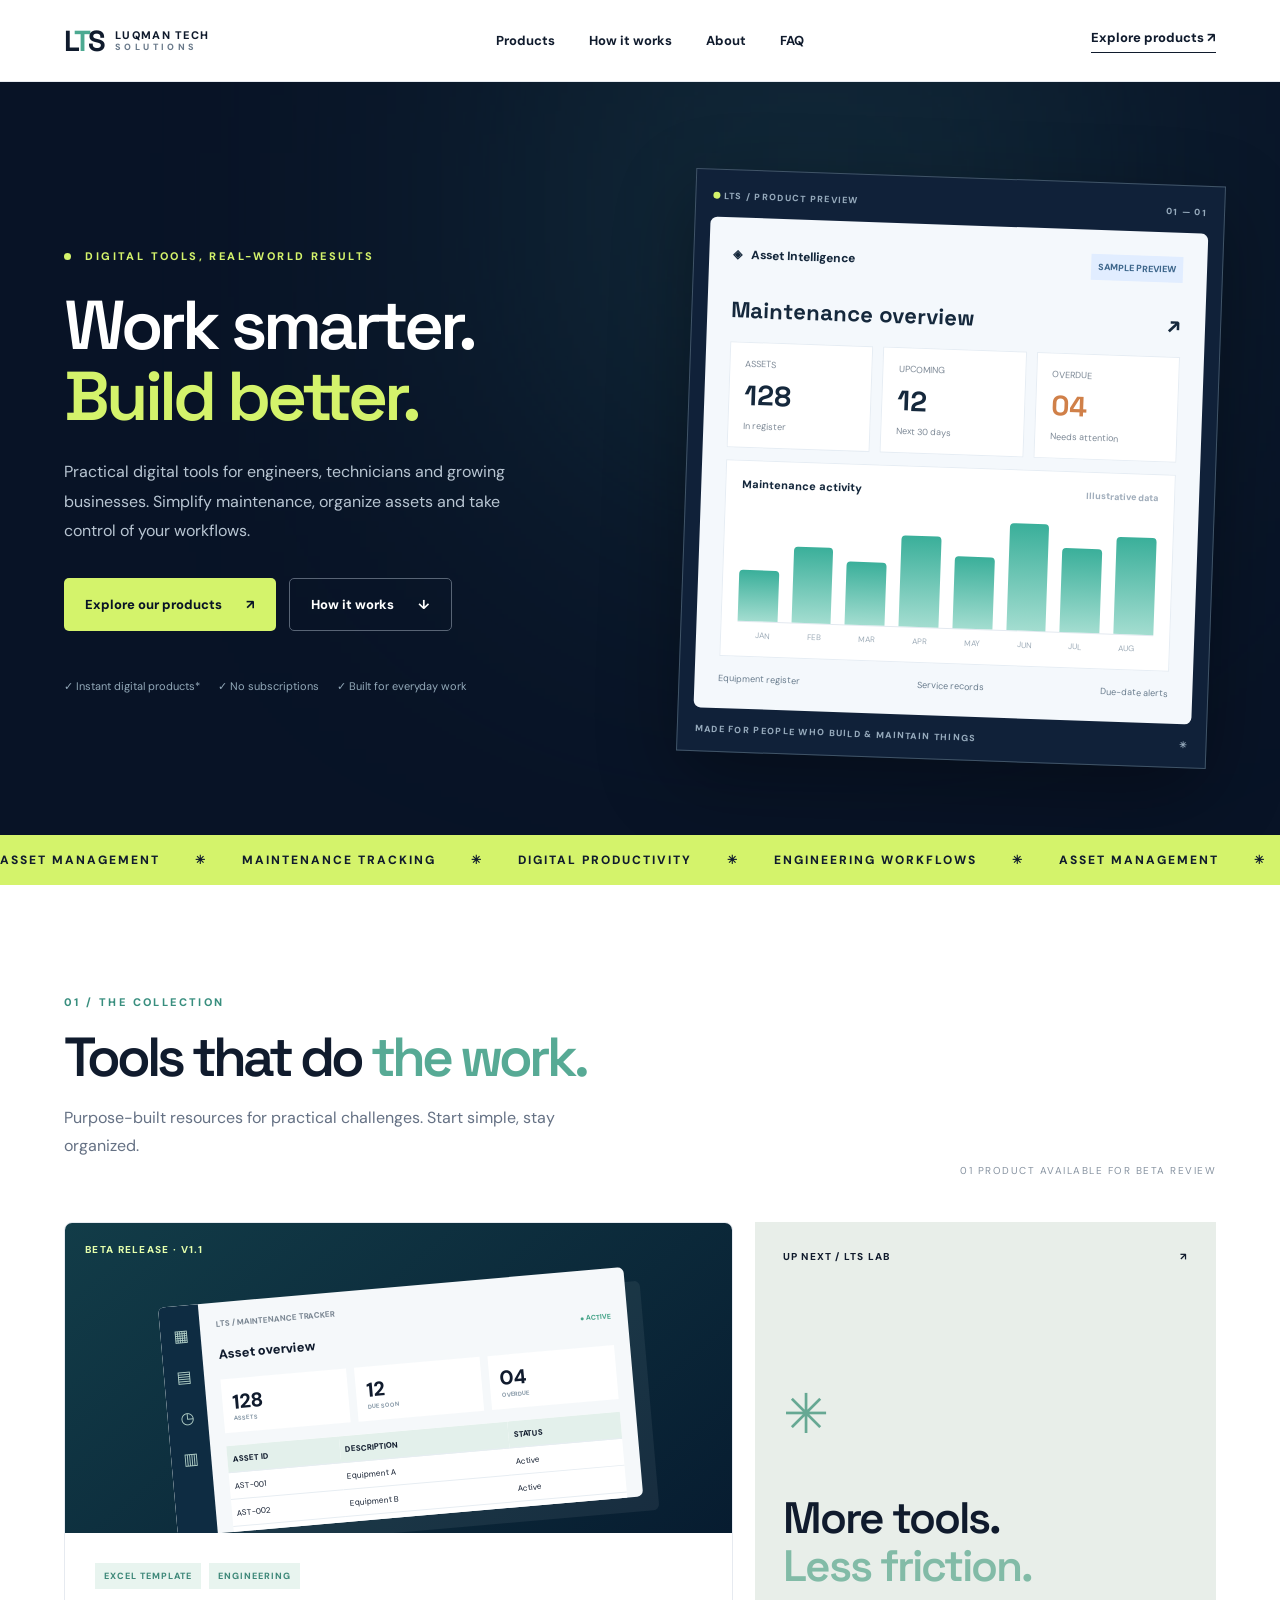
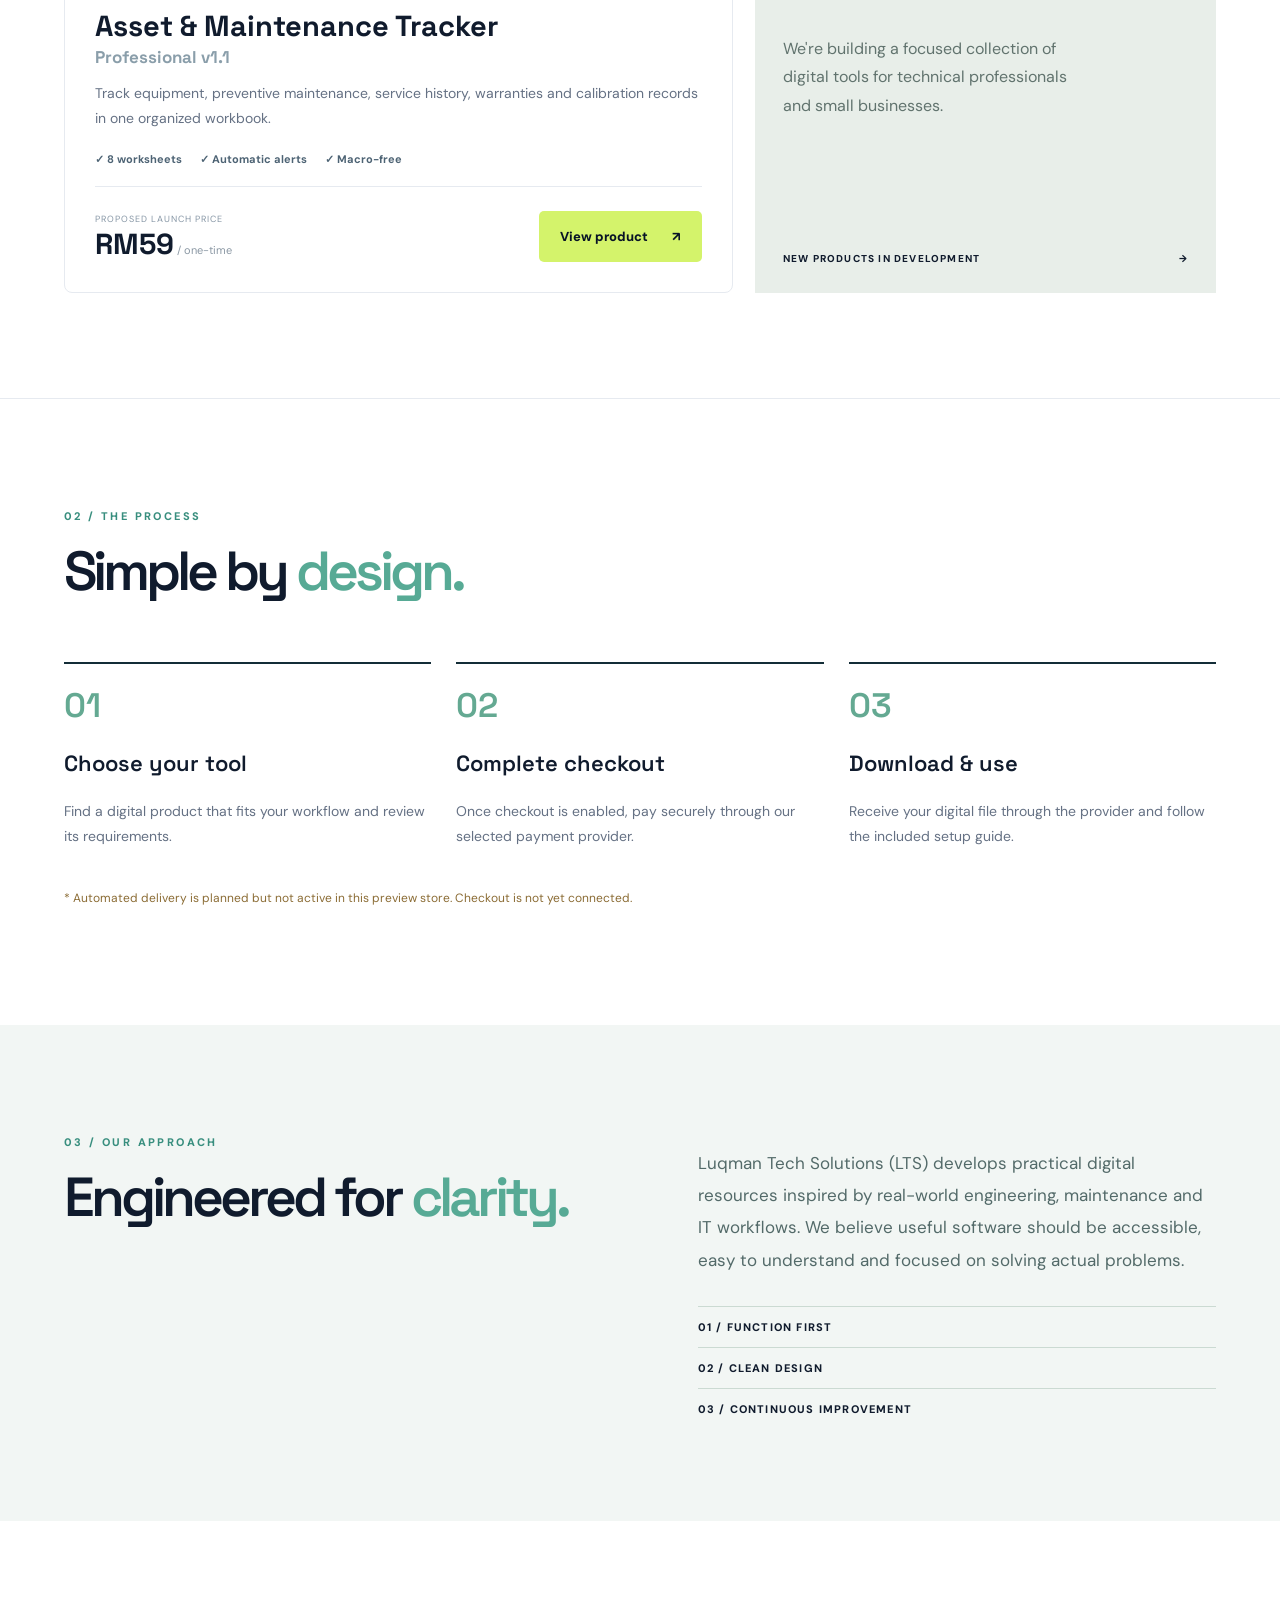
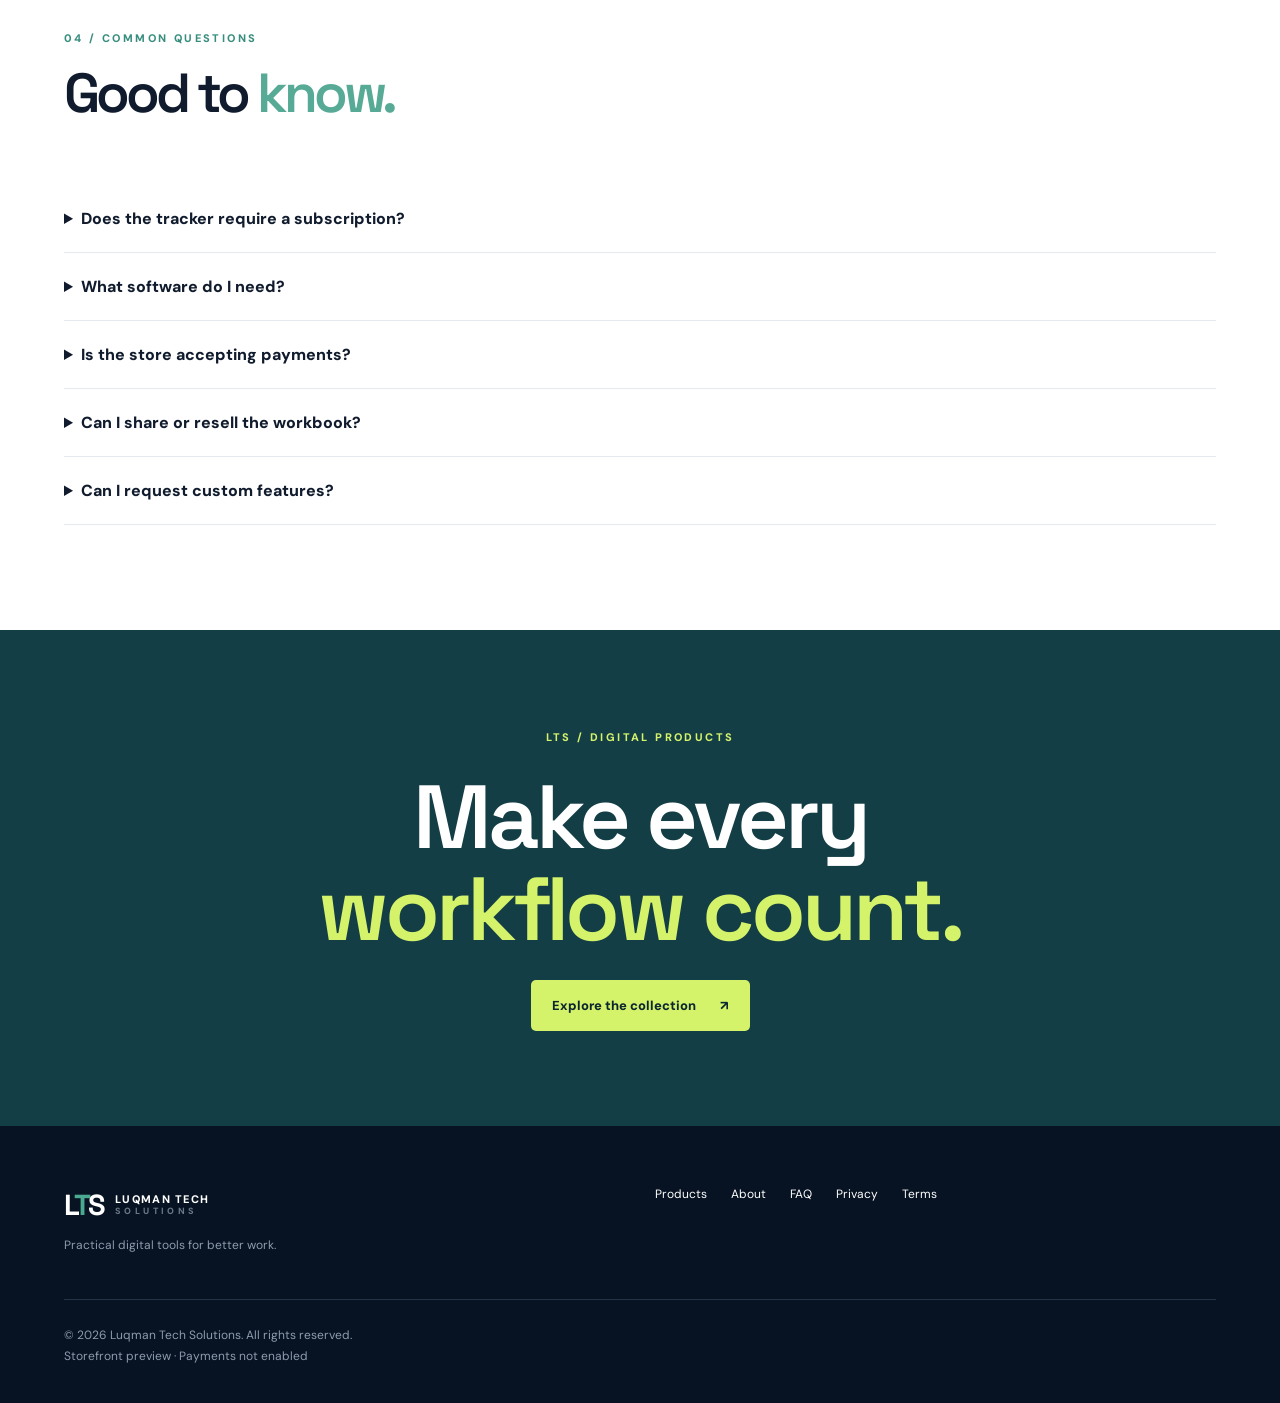
==== index.html @ c2aa8436 "Initial LTS Digital Store v1.0" ====
<!doctype html>
<html lang="en"><head><meta charset="utf-8"><meta name="viewport" content="width=device-width,initial-scale=1"><meta name="description" content="Luqman Tech Solutions digital tools for maintenance, asset management and technical workflows."><meta name="theme-color" content="#081326"><title>LTS Digital Store | Practical Tools for Better Work</title><link rel="stylesheet" href="assets/style.css"></head>
<body><header class="header"><a class="logo" href="#home" aria-label="LTS home"><span class="mark">L<span class="accent">T</span>S</span><span class="logo-name">LUQMAN TECH <small>SOLUTIONS</small></span></a><nav aria-label="Main navigation"><a href="#products">Products</a><a href="#how">How it works</a><a href="#about">About</a><a href="#faq">FAQ</a></nav><a class="nav-cta" href="#products">Explore products <span>↗</span></a><button class="menu" id="menu" aria-label="Toggle menu" aria-expanded="false">☰</button></header>
<main id="home"><section class="hero"><div class="glow"></div><div class="hero-inner"><div class="hero-copy"><span class="eyebrow"><span class="dot"></span> DIGITAL TOOLS, REAL-WORLD RESULTS</span><h1>Work smarter.<br><em>Build better.</em></h1><p>Practical digital tools for engineers, technicians and growing businesses. Simplify maintenance, organize assets and take control of your workflows.</p><div class="actions"><a class="btn primary" href="#products">Explore our products <span>↗</span></a><a class="btn ghost" href="#how">How it works <span>↓</span></a></div><div class="hero-foot"><span>✓ Instant digital products*</span><span>✓ No subscriptions</span><span>✓ Built for everyday work</span></div></div><div class="hero-art"><div class="visual-head"><span><i></i> LTS / PRODUCT PREVIEW</span><span>01 — 01</span></div><div class="mock"><div class="mock-top"><span>◈ &nbsp; Asset Intelligence</span><span class="mock-pill">SAMPLE PREVIEW</span></div><div class="mock-title">Maintenance overview <span>↗</span></div><div class="metrics"><div><small>ASSETS</small><strong>128</strong><span>In register</span></div><div><small>UPCOMING</small><strong>12</strong><span>Next 30 days</span></div><div><small>OVERDUE</small><strong class="warn">04</strong><span>Needs attention</span></div></div><div class="mock-chart"><div class="chart-head">Maintenance activity <span>Illustrative data</span></div><div class="bars"><b style="height:45%"></b><b style="height:67%"></b><b style="height:55%"></b><b style="height:80%"></b><b style="height:63%"></b><b style="height:94%"></b><b style="height:74%"></b><b style="height:85%"></b></div><div class="months"><span>JAN</span><span>FEB</span><span>MAR</span><span>APR</span><span>MAY</span><span>JUN</span><span>JUL</span><span>AUG</span></div></div><div class="mock-rows"><span>Equipment register</span><span>Service records</span><span>Due-date alerts</span></div></div><div class="visual-bottom">MADE FOR PEOPLE WHO BUILD & MAINTAIN THINGS <span>✳</span></div></div></div></section>
<section class="ticker" aria-label="Capabilities"><div>ASSET MANAGEMENT <span>✳</span> MAINTENANCE TRACKING <span>✳</span> DIGITAL PRODUCTIVITY <span>✳</span> ENGINEERING WORKFLOWS <span>✳</span> ASSET MANAGEMENT <span>✳</span></div></section>
<section class="section products" id="products"><div class="section-heading"><div><span class="overline">01 / THE COLLECTION</span><h2>Tools that do <em>the work.</em></h2><p>Purpose-built resources for practical challenges. Start simple, stay organized.</p></div><span class="count">01 PRODUCT AVAILABLE FOR BETA REVIEW</span></div><div class="product-grid"><article class="product-card"><div class="product-image"><span class="product-chip">BETA RELEASE · V1.1</span><div class="sheet-art"><div class="sheet-sidebar"><span>▦</span><span>▤</span><span>◷</span><span>▥</span></div><div class="sheet-main"><div class="sheet-head">LTS / MAINTENANCE TRACKER</div><div class="sheet-line"><span>Asset overview</span><span>● ACTIVE</span></div><div class="sheet-kpis"><div>128<small>ASSETS</small></div><div>12<small>DUE SOON</small></div><div>04<small>OVERDUE</small></div></div><div class="sheet-table"><span>ASSET ID</span><span>DESCRIPTION</span><span>STATUS</span><span>AST-001</span><span>Equipment A</span><span>Active</span><span>AST-002</span><span>Equipment B</span><span>Active</span><span>AST-003</span><span>Equipment C</span><span>Service</span></div></div></div></div><div class="product-body"><div class="product-tags"><span>EXCEL TEMPLATE</span><span>ENGINEERING</span></div><h3>Asset & Maintenance Tracker <span>Professional v1.1</span></h3><p>Track equipment, preventive maintenance, service history, warranties and calibration records in one organized workbook.</p><div class="features"><span>✓ 8 worksheets</span><span>✓ Automatic alerts</span><span>✓ Macro-free</span></div><div class="product-bottom"><div><small>PROPOSED LAUNCH PRICE</small><strong>RM59<span> / one-time</span></strong></div><button class="btn primary" id="productButton">View product <span>↗</span></button></div></div></article><div class="coming"><div class="coming-top"><span>UP NEXT / LTS LAB</span><span>↗</span></div><div class="coming-center"><span class="coming-symbol">✳</span><h3>More tools.<br><em>Less friction.</em></h3><p>We're building a focused collection of digital tools for technical professionals and small businesses.</p></div><div class="coming-bottom">NEW PRODUCTS IN DEVELOPMENT <span>→</span></div></div></div></section>
<section class="section how" id="how"><div class="section-heading"><div><span class="overline">02 / THE PROCESS</span><h2>Simple by <em>design.</em></h2></div></div><div class="steps"><div><span>01</span><h3>Choose your tool</h3><p>Find a digital product that fits your workflow and review its requirements.</p></div><div><span>02</span><h3>Complete checkout</h3><p>Once checkout is enabled, pay securely through our selected payment provider.</p></div><div><span>03</span><h3>Download & use</h3><p>Receive your digital file through the provider and follow the included setup guide.</p></div></div><p class="note">* Automated delivery is planned but not active in this preview store. Checkout is not yet connected.</p></section>
<section class="section about" id="about"><div><span class="overline">03 / OUR APPROACH</span><h2>Engineered for <em>clarity.</em></h2></div><div><p>Luqman Tech Solutions (LTS) develops practical digital resources inspired by real-world engineering, maintenance and IT workflows. We believe useful software should be accessible, easy to understand and focused on solving actual problems.</p><div class="principles"><span>01 / FUNCTION FIRST</span><span>02 / CLEAN DESIGN</span><span>03 / CONTINUOUS IMPROVEMENT</span></div></div></section>
<section class="section faq" id="faq"><div class="section-heading"><div><span class="overline">04 / COMMON QUESTIONS</span><h2>Good to <em>know.</em></h2></div></div><details><summary>Does the tracker require a subscription?</summary><p>No. The proposed product is a one-time purchase, with no ongoing subscription. Future major upgrades may be sold separately.</p></details><details><summary>What software do I need?</summary><p>Microsoft Excel desktop is recommended. The workbook uses standard XLSX features and does not require macros. Compatibility with other spreadsheet applications is not guaranteed.</p></details><details><summary>Is the store accepting payments?</summary><p>Not yet. This is a storefront preview. Checkout, customer delivery and merchant onboarding must be completed and tested before orders are accepted.</p></details><details><summary>Can I share or resell the workbook?</summary><p>Redistribution and resale are not included in the proposed standard end-user licence. Final licence terms will be provided before commercial release.</p></details><details><summary>Can I request custom features?</summary><p>Custom feature requests may be considered once a support contact channel has been configured.</p></details></section>
<section class="closing"><span class="overline">LTS / DIGITAL PRODUCTS</span><h2>Make every<br><em>workflow count.</em></h2><a href="#products" class="btn light">Explore the collection <span>↗</span></a></section></main>
<footer><div><a class="logo" href="#home"><span class="mark">L<span class="accent">T</span>S</span><span class="logo-name">LUQMAN TECH <small>SOLUTIONS</small></span></a><p>Practical digital tools for better work.</p></div><div class="footer-links"><a href="#products">Products</a><a href="#about">About</a><a href="#faq">FAQ</a><a href="privacy.html">Privacy</a><a href="terms.html">Terms</a></div><div class="copyright">© <span id="year"></span> Luqman Tech Solutions. All rights reserved.<br>Storefront preview · Payments not enabled</div></footer>
<dialog id="productDialog" aria-labelledby="dialogTitle"><button class="close" id="closeDialog" aria-label="Close">✕</button><span class="overline">LTS / PRODUCT DETAILS</span><h2 id="dialogTitle">Asset & Maintenance Tracker</h2><p class="dialog-sub">Professional Edition · Version 1.1 · Microsoft Excel workbook</p><div class="dialog-price">RM59 <small>proposed one-time price</small></div><p>Includes asset register, maintenance planner, service history, warranty tracker, calibration register, dashboard, settings and setup guidance.</p><ul><li>Macro-free XLSX workbook</li><li>Automatic due-date and expiry calculations</li><li>Sample data and documentation</li><li>Customer testing is still in progress</li></ul><div class="dialog-actions"><a class="btn ghost dark" href="products/sample-preview.html">See sample preview ↗</a><button class="btn primary" id="checkoutButton">Checkout not yet enabled</button></div><p class="note">The RM59 listing is a proposed price. No payments are accepted on this site yet.</p></dialog>
<script src="assets/app.js"></script></body></html>
---- assets/style.css ----
@import url('https://fonts.googleapis.com/css2?family=DM+Sans:wght@400;500;600;700&family=Space+Grotesk:wght@400;500;600;700&display=swap');:root{--ink:#101b2d;--navy:#081326;--muted:#657184;--lime:#d4f36b;--line:#e6eaf0;--bg:#f7f9fc}*{box-sizing:border-box}html{scroll-behavior:smooth}body{margin:0;color:var(--ink);font-family:'DM Sans',Arial,sans-serif}a{color:inherit;text-decoration:none}button{font:inherit;cursor:pointer}em{font-style:normal;color:#82bba7}.header{height:82px;display:flex;align-items:center;justify-content:space-between;padding:0 max(5%,calc((100vw - 1300px)/2));gap:24px;background:#fff;position:sticky;top:0;z-index:10;border-bottom:1px solid var(--line)}.logo{display:flex;align-items:center;gap:12px}.mark{font:700 29px 'Space Grotesk';letter-spacing:-3px}.accent{color:#4ca991}.logo-name{font-size:11px;font-weight:800;letter-spacing:1.3px;line-height:1.2}.logo-name small{display:block;letter-spacing:3.4px;font-size:9px;color:#69798a}.header nav{display:flex;gap:34px;font-size:13px;font-weight:700}.header nav a:hover,.footer-links a:hover{color:#399b82}.nav-cta{font-size:13px;font-weight:800;border-bottom:1px solid #101b2d;padding-bottom:6px}.menu{display:none;border:0;background:none;font-size:23px}.hero{background:var(--navy);color:white;overflow:hidden;position:relative}.glow{position:absolute;width:550px;height:550px;background:#224f58;filter:blur(160px);opacity:.45;right:15%;top:-150px}.hero-inner{max-width:1400px;margin:auto;min-height:650px;padding:95px 5% 75px;display:grid;grid-template-columns:1fr 1fr;align-items:center;gap:8%}.hero-copy,.hero-art{position:relative;z-index:1}.eyebrow,.overline{font-size:11px;font-weight:800;letter-spacing:2.4px}.eyebrow{color:var(--lime)}.dot{display:inline-block;background:var(--lime);width:7px;height:7px;border-radius:50%;margin-right:9px}.hero h1,.section h2,.closing h2{font:600 clamp(45px,5.4vw,84px)/1.03 'Space Grotesk',sans-serif;letter-spacing:-4px;margin:25px 0}.hero h1 em{color:var(--lime)}.hero-copy>p{max-width:485px;color:#b8c5d2;font-size:16px;line-height:1.85}.actions{display:flex;gap:13px;margin-top:32px;flex-wrap:wrap}.btn{border:0;display:inline-flex;align-items:center;justify-content:space-between;gap:24px;padding:17px 21px;font-size:13px;font-weight:800;border-radius:5px}.primary{background:var(--lime);color:var(--navy)}.primary:hover{background:#e3ff8a}.ghost{border:1px solid #586475;color:#fff;background:transparent}.ghost:hover{background:#ffffff12}.hero-foot{display:flex;gap:18px;flex-wrap:wrap;margin-top:48px;color:#93a9b9;font-size:11px}.hero-art{border:1px solid #405467;padding:15px;transform:rotate(2deg);background:#102139;box-shadow:0 25px 80px #0005}.visual-head,.visual-bottom{display:flex;justify-content:space-between;font-size:9px;font-weight:800;letter-spacing:1.3px;color:#96aabc;padding:5px 2px 15px}.visual-head i{display:inline-block;width:7px;height:7px;background:var(--lime);border-radius:50%}.visual-bottom{padding:15px 2px 1px}.mock{background:#f4f8fc;border-radius:7px;color:#15283c;padding:24px;min-height:380px}.mock-top,.mock-title,.chart-head,.mock-rows{display:flex;justify-content:space-between;align-items:center}.mock-top{font-size:12px;font-weight:800}.mock-pill{font-size:9px;background:#e1edff;color:#3d668b;padding:7px}.mock-title{font:700 22px 'Space Grotesk';margin:28px 0 18px}.metrics{display:grid;grid-template-columns:repeat(3,1fr);gap:10px}.metrics>div{background:#fff;border:1px solid #e6edf4;padding:15px}.metrics small,.metrics span{display:block;font-size:9px;color:#7d8996}.metrics strong{display:block;font:700 28px 'Space Grotesk';margin:7px 0}.metrics strong.warn{color:#d08049}.mock-chart{background:white;border:1px solid #e6edf4;padding:16px;margin-top:12px}.chart-head{font-size:11px;font-weight:800}.chart-head span{color:#a0adbb;font-size:9px}.bars{height:115px;display:flex;align-items:end;gap:14px;margin-top:16px;border-bottom:1px solid #e3e9f0}.bars b{flex:1;background:linear-gradient(#3aaf9a,#a3ddd0);border-radius:4px 4px 0 0}.months{display:flex;justify-content:space-around;color:#9eacb8;font-size:8px;margin-top:8px}.mock-rows{font-size:9px;color:#697c8d;margin-top:16px}.ticker{background:var(--lime);white-space:nowrap;overflow:hidden;padding:17px 0;font-size:12px;font-weight:800;letter-spacing:2px}.ticker div{width:max-content;animation:marquee 35s linear infinite}.ticker span{padding:0 30px}@keyframes marquee{to{transform:translateX(-40%)}}.section{padding:105px 5%;max-width:1400px;margin:auto}.section-heading{display:flex;justify-content:space-between;align-items:end;gap:30px;margin-bottom:45px}.overline{color:#388e7e}.section h2{font-size:clamp(38px,4.3vw,62px);margin:18px 0}.section h2 em{color:#57aa95}.section-heading p{color:var(--muted);max-width:500px;line-height:1.8}.count{font-size:10px;letter-spacing:1.5px;color:#8793a1}.product-grid{display:grid;grid-template-columns:1.45fr 1fr;gap:22px}.product-card{border:1px solid var(--line);border-radius:8px;overflow:hidden;background:#fff}.product-image{height:310px;background:linear-gradient(140deg,#123c48,#071c30);position:relative;display:flex;align-items:center;justify-content:center;overflow:hidden}.product-chip{position:absolute;top:20px;left:20px;font-size:10px;color:#e5ffac;letter-spacing:1.3px;font-weight:800}.sheet-art{width:70%;height:230px;background:#f5f8fa;display:flex;box-shadow:15px 15px 0 #ffffff10;transform:rotate(-5deg) translateY(24px);border-radius:6px;overflow:hidden}.sheet-sidebar{width:40px;background:#0e2c42;color:#b3d1c8;display:flex;flex-direction:column;gap:20px;align-items:center;padding-top:20px}.sheet-main{flex:1;padding:16px}.sheet-head{font-size:8px;color:#7b8793;font-weight:800}.sheet-line{display:flex;justify-content:space-between;font-size:13px;font-weight:800;margin:17px 0}.sheet-line span+span{font-size:7px;color:#46a489}.sheet-kpis{display:grid;grid-template-columns:repeat(3,1fr);gap:8px}.sheet-kpis div{background:#fff;padding:10px;font-size:20px;font-weight:800}.sheet-kpis small{display:block;font-size:6px;color:#8a9ba9}.sheet-table{display:grid;grid-template-columns:1fr 1.5fr 1fr;margin-top:13px;background:white;font-size:8px}.sheet-table span{padding:8px 5px;border-bottom:1px solid #e7edf2}.sheet-table span:nth-child(-n+3){background:#e3f0eb;font-weight:800}.product-body{padding:30px}.product-tags{display:flex;gap:8px}.product-tags span{font-size:9px;font-weight:800;letter-spacing:1px;color:#3e8879;background:#e8f4ef;padding:7px 9px}.product-body h3{font:700 29px/1.15 'Space Grotesk';margin:20px 0 12px}.product-body h3 span{display:block;color:#8a9eaa;font-size:17px;margin-top:5px}.product-body>p{color:var(--muted);line-height:1.8;font-size:14px}.features{display:flex;gap:18px;flex-wrap:wrap;font-size:11px;font-weight:700;color:#4d6374;margin:20px 0}.product-bottom{display:flex;justify-content:space-between;align-items:end;border-top:1px solid var(--line);padding-top:24px;gap:15px}.product-bottom small{font-size:9px;color:#8696a5;letter-spacing:1px;display:block}.product-bottom strong{font:700 29px 'Space Grotesk'}.product-bottom strong span{font:400 11px 'DM Sans';color:#8b98a4}.coming{background:#e8eee9;min-height:580px;padding:28px;display:flex;flex-direction:column;justify-content:space-between}.coming-top,.coming-bottom{display:flex;justify-content:space-between;font-size:10px;letter-spacing:1.2px;font-weight:800}.coming-symbol{font-size:55px;color:#66a893}.coming h3{font:600 44px/1.1 'Space Grotesk';letter-spacing:-2px}.coming p{line-height:1.8;color:#61736e;max-width:290px}.how{border-top:1px solid var(--line)}.steps{display:grid;grid-template-columns:repeat(3,1fr);gap:25px}.steps>div{border-top:2px solid #132d37;padding-top:20px}.steps>div>span{font:600 34px 'Space Grotesk';color:#64a992}.steps h3{font:600 22px 'Space Grotesk'}.steps p{color:var(--muted);font-size:14px;line-height:1.8}.note{font-size:12px;color:#8b6c35;line-height:1.6;margin-top:25px}.about{background:#f2f6f4;max-width:none;display:grid;grid-template-columns:1fr 1fr;gap:10%;padding-left:max(5%,calc((100vw - 1300px)/2));padding-right:max(5%,calc((100vw - 1300px)/2))}.about p{font-size:17px;line-height:1.9;color:#536a69}.principles{display:grid;gap:13px;margin-top:30px}.principles span{border-top:1px solid #cbdad2;padding-top:13px;font-size:11px;font-weight:800;letter-spacing:1.2px}.faq details{border-bottom:1px solid var(--line);padding:23px 0}.faq summary{cursor:pointer;font-weight:800;font-size:16px}.faq details p{color:var(--muted);line-height:1.8;max-width:750px}.closing{background:#143e45;color:white;padding:95px 5%;text-align:center}.closing h2{font-size:clamp(48px,7vw,100px)}.closing h2 em{color:var(--lime)}.closing .overline{color:var(--lime)}.light{background:var(--lime);color:#0c2630}footer{background:#071322;color:white;padding:60px 5% 35px;display:grid;grid-template-columns:1fr 1fr;gap:30px}footer .logo-name{color:#fff}footer p,.copyright{font-size:12px;color:#8d9cae;line-height:1.8}.footer-links{display:flex;gap:24px;flex-wrap:wrap;font-size:12px}.copyright{grid-column:1/-1;border-top:1px solid #243447;padding-top:25px}dialog{border:0;border-radius:12px;max-width:560px;width:calc(100% - 30px);padding:36px;color:var(--ink);box-shadow:0 30px 100px #0007}dialog::backdrop{background:#05101dc9}.close{position:absolute;right:20px;top:16px;border:0;background:#edf3f1;border-radius:50%;width:34px;height:34px}.dialog-sub{color:var(--muted)}dialog h2{font:700 30px 'Space Grotesk';margin:18px 0 8px}.dialog-price{font:700 35px 'Space Grotesk';margin:20px 0}.dialog-price small{display:block;font:400 12px 'DM Sans';color:var(--muted)}dialog p,dialog li{line-height:1.7;color:#5e7080;font-size:14px}.dialog-actions{display:flex;flex-wrap:wrap;gap:10px;margin-top:20px}.dark{color:var(--ink);border-color:#ccd7db}.dialog-actions .btn{flex:1;min-width:190px}.dialog-actions button{opacity:.6;cursor:not-allowed}.subpage{max-width:850px;margin:70px auto;padding:0 24px 80px}.subpage h1{font:700 45px 'Space Grotesk'}.subpage p,.subpage li{line-height:1.85;color:#526478}.subpage a{color:#287e70;text-decoration:underline}@media(max-width:900px){.header{height:70px}.header nav{display:none;position:absolute;top:70px;left:0;right:0;background:white;padding:25px 5%;flex-direction:column;border-bottom:1px solid var(--line)}.header nav.open{display:flex}.nav-cta{display:none}.menu{display:block}.hero-inner{grid-template-columns:1fr;padding-top:70px}.hero-art{max-width:590px}.product-grid,.about{grid-template-columns:1fr}.coming{min-height:380px}.hero h1{letter-spacing:-2px}}@media(max-width:600px){.hero-inner{padding-bottom:55px}.hero-foot{margin-top:28px}.mock{padding:14px;min-height:330px}.metrics>div{padding:9px}.metrics strong{font-size:22px}.mock-title{font-size:18px}.bars{height:90px}.section{padding:70px 5%}.section-heading{display:block}.count{display:block;margin-top:20px}.steps{grid-template-columns:1fr}.product-image{height:245px}.sheet-art{width:85%}.product-body{padding:22px}.product-bottom{align-items:start;flex-direction:column}.about{padding:70px 5%}.closing{padding:70px 5%}footer{grid-template-columns:1fr}.footer-links{gap:14px}.hero h1{font-size:53px}.section h2{letter-spacing:-2px}}
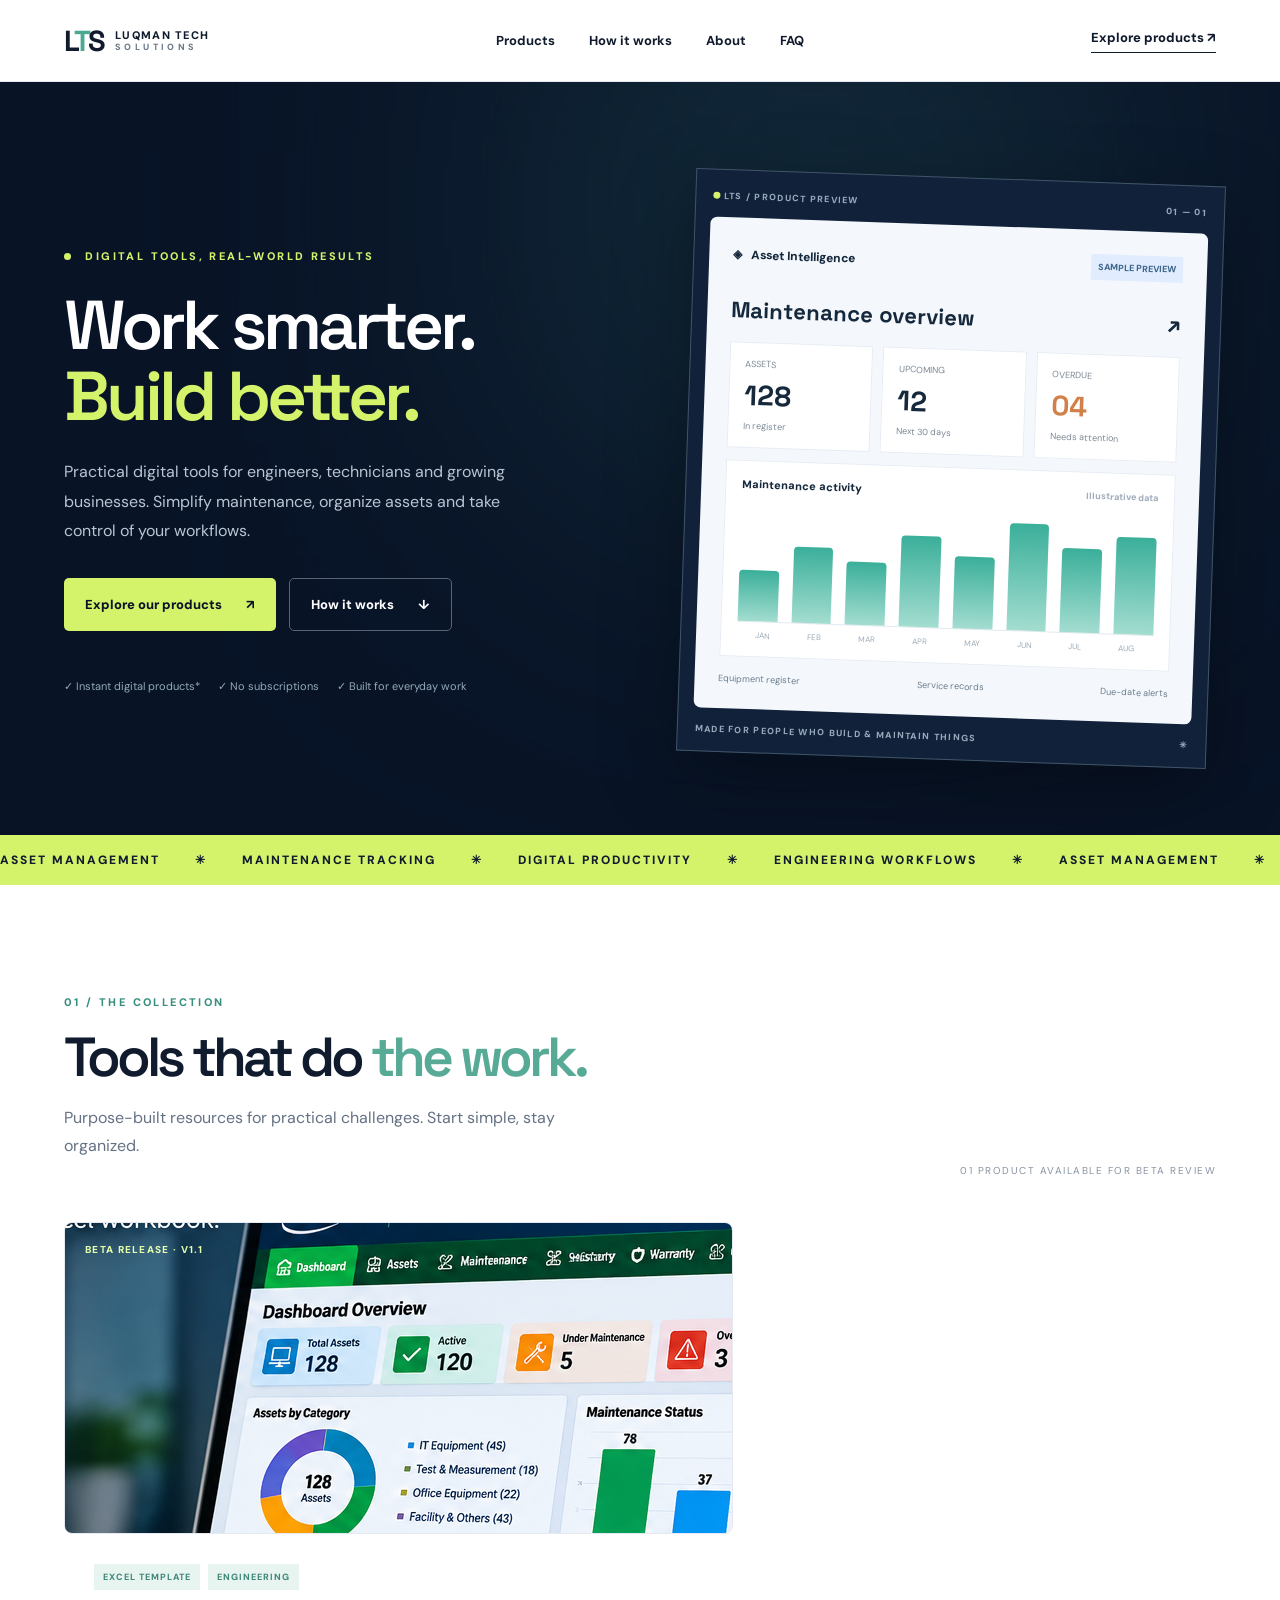
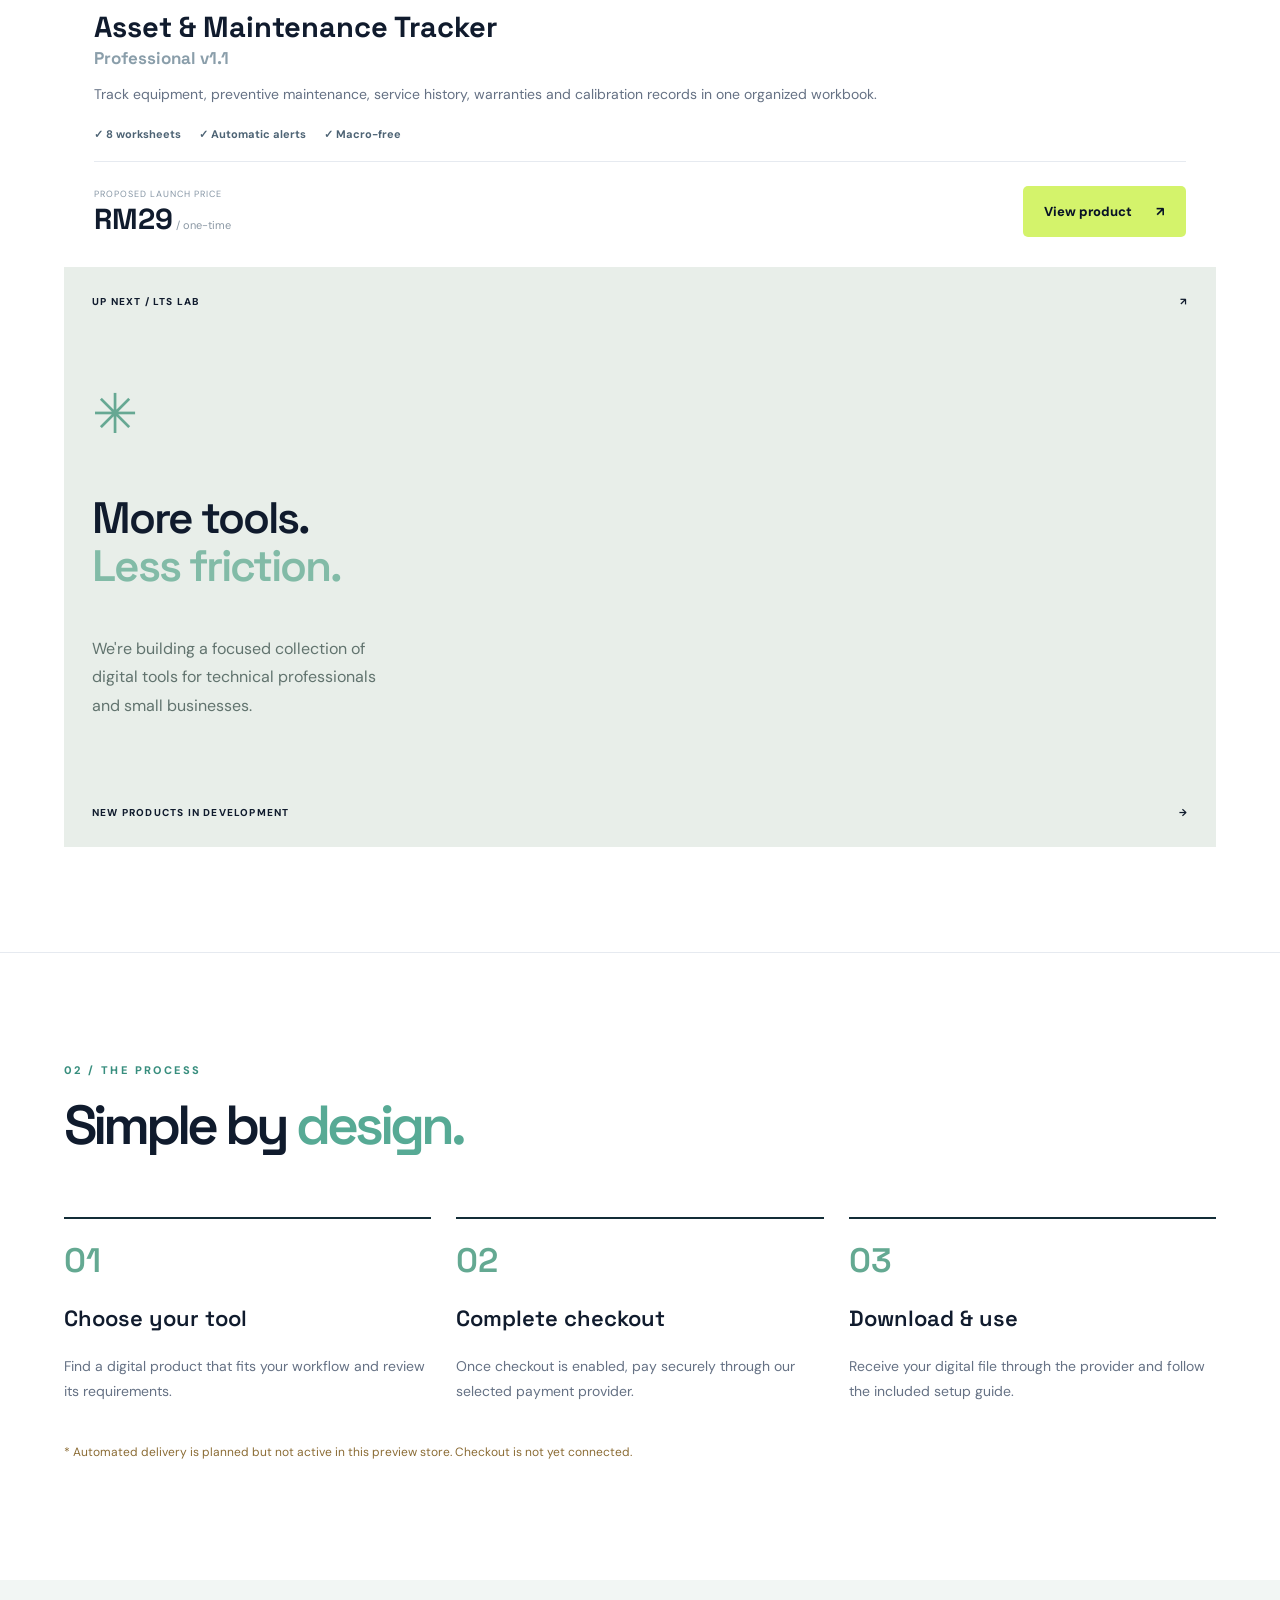
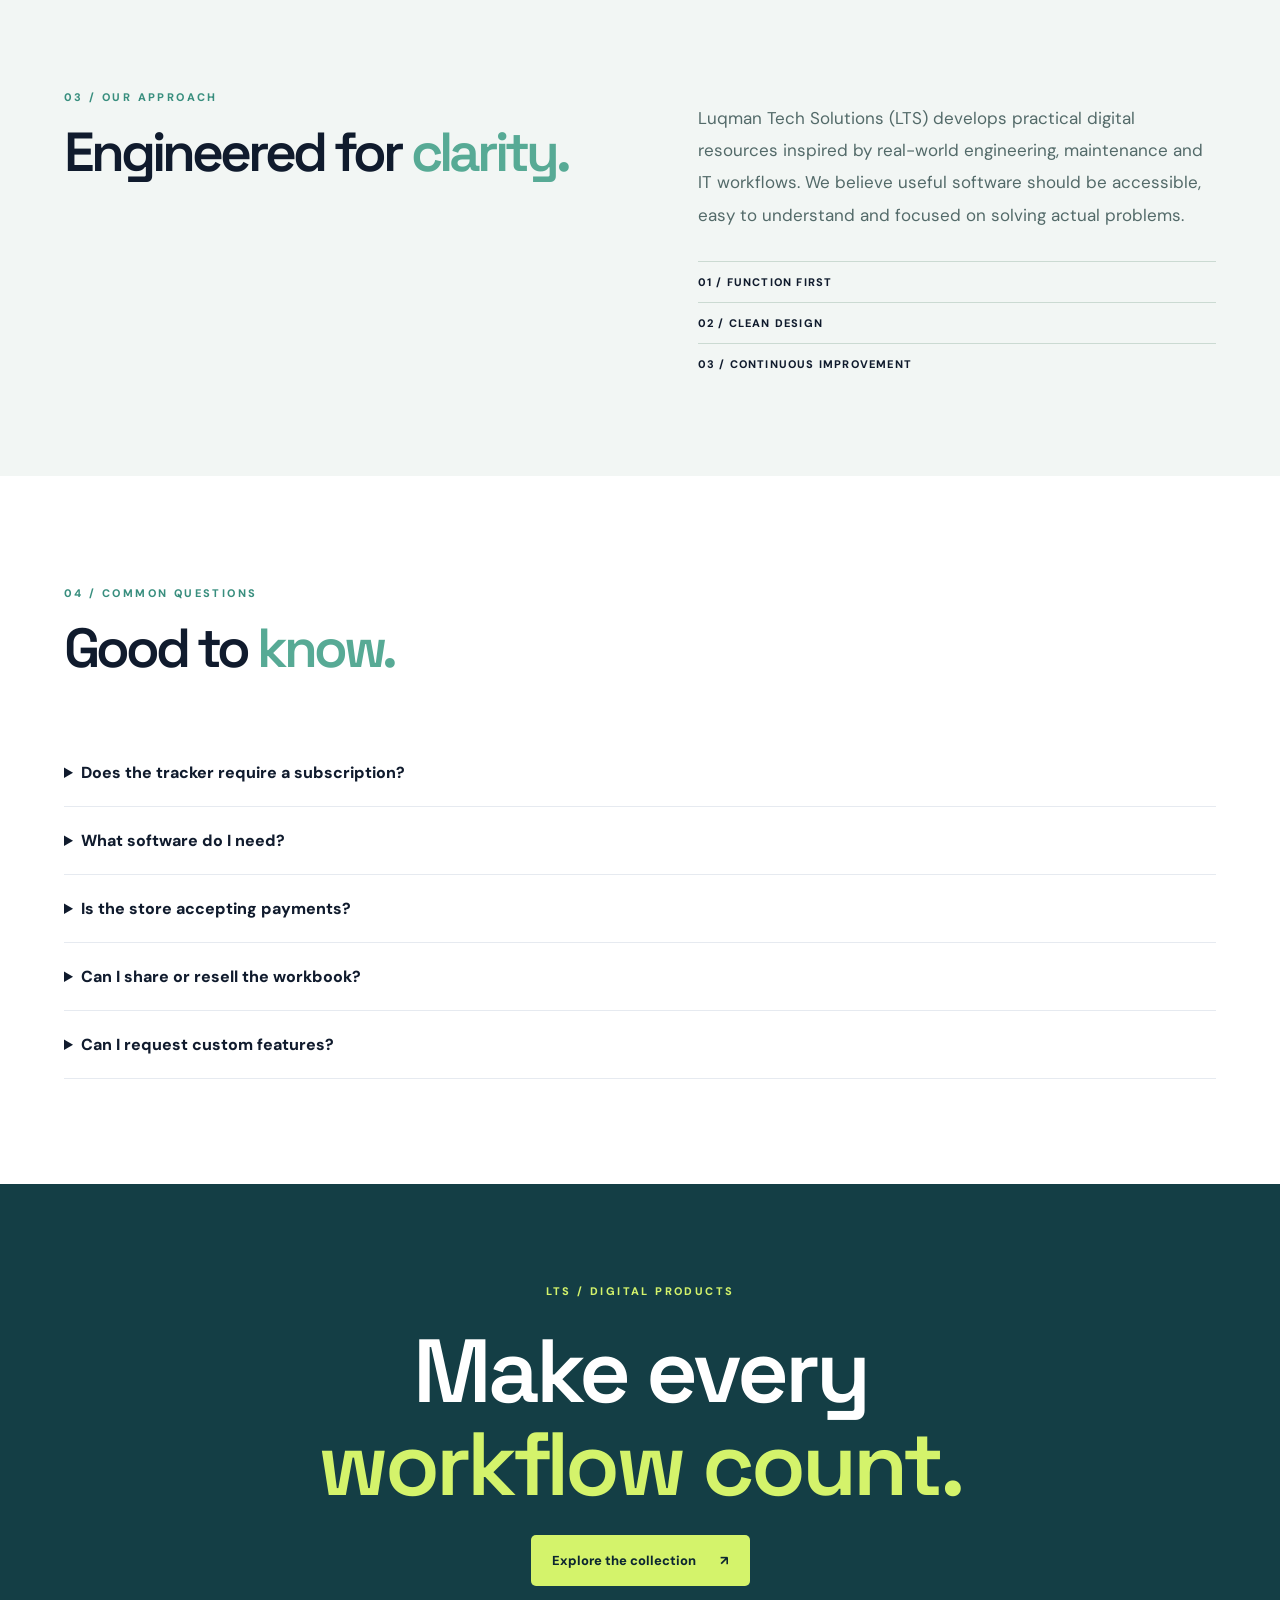
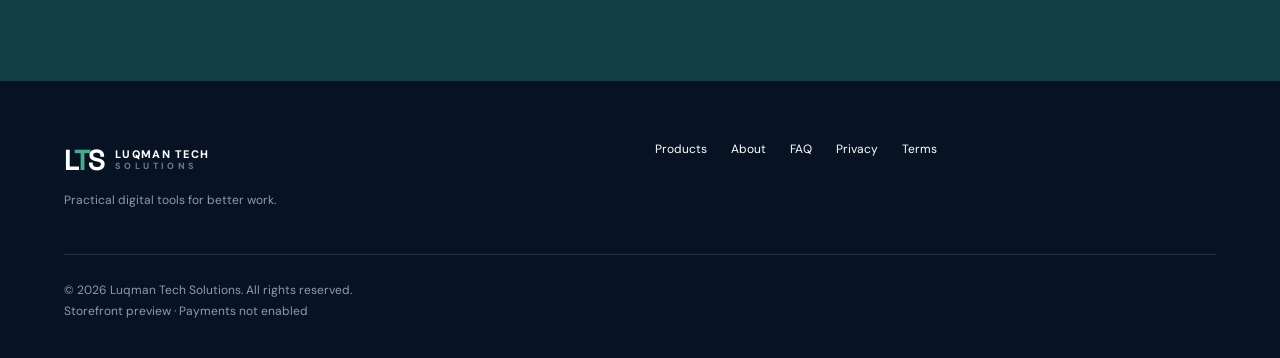
==== commit 04aca2bd: "Update LTS Tracker to RM29 and connect Payhip" ====
--- a/index.html
+++ b/index.html
@@ -3,11 +3,16 @@
 <body><header class="header"><a class="logo" href="#home" aria-label="LTS home"><span class="mark">L<span class="accent">T</span>S</span><span class="logo-name">LUQMAN TECH <small>SOLUTIONS</small></span></a><nav aria-label="Main navigation"><a href="#products">Products</a><a href="#how">How it works</a><a href="#about">About</a><a href="#faq">FAQ</a></nav><a class="nav-cta" href="#products">Explore products <span>↗</span></a><button class="menu" id="menu" aria-label="Toggle menu" aria-expanded="false">☰</button></header>
 <main id="home"><section class="hero"><div class="glow"></div><div class="hero-inner"><div class="hero-copy"><span class="eyebrow"><span class="dot"></span> DIGITAL TOOLS, REAL-WORLD RESULTS</span><h1>Work smarter.<br><em>Build better.</em></h1><p>Practical digital tools for engineers, technicians and growing businesses. Simplify maintenance, organize assets and take control of your workflows.</p><div class="actions"><a class="btn primary" href="#products">Explore our products <span>↗</span></a><a class="btn ghost" href="#how">How it works <span>↓</span></a></div><div class="hero-foot"><span>✓ Instant digital products*</span><span>✓ No subscriptions</span><span>✓ Built for everyday work</span></div></div><div class="hero-art"><div class="visual-head"><span><i></i> LTS / PRODUCT PREVIEW</span><span>01 — 01</span></div><div class="mock"><div class="mock-top"><span>◈ &nbsp; Asset Intelligence</span><span class="mock-pill">SAMPLE PREVIEW</span></div><div class="mock-title">Maintenance overview <span>↗</span></div><div class="metrics"><div><small>ASSETS</small><strong>128</strong><span>In register</span></div><div><small>UPCOMING</small><strong>12</strong><span>Next 30 days</span></div><div><small>OVERDUE</small><strong class="warn">04</strong><span>Needs attention</span></div></div><div class="mock-chart"><div class="chart-head">Maintenance activity <span>Illustrative data</span></div><div class="bars"><b style="height:45%"></b><b style="height:67%"></b><b style="height:55%"></b><b style="height:80%"></b><b style="height:63%"></b><b style="height:94%"></b><b style="height:74%"></b><b style="height:85%"></b></div><div class="months"><span>JAN</span><span>FEB</span><span>MAR</span><span>APR</span><span>MAY</span><span>JUN</span><span>JUL</span><span>AUG</span></div></div><div class="mock-rows"><span>Equipment register</span><span>Service records</span><span>Due-date alerts</span></div></div><div class="visual-bottom">MADE FOR PEOPLE WHO BUILD & MAINTAIN THINGS <span>✳</span></div></div></div></section>
 <section class="ticker" aria-label="Capabilities"><div>ASSET MANAGEMENT <span>✳</span> MAINTENANCE TRACKING <span>✳</span> DIGITAL PRODUCTIVITY <span>✳</span> ENGINEERING WORKFLOWS <span>✳</span> ASSET MANAGEMENT <span>✳</span></div></section>
-<section class="section products" id="products"><div class="section-heading"><div><span class="overline">01 / THE COLLECTION</span><h2>Tools that do <em>the work.</em></h2><p>Purpose-built resources for practical challenges. Start simple, stay organized.</p></div><span class="count">01 PRODUCT AVAILABLE FOR BETA REVIEW</span></div><div class="product-grid"><article class="product-card"><div class="product-image"><span class="product-chip">BETA RELEASE · V1.1</span><div class="sheet-art"><div class="sheet-sidebar"><span>▦</span><span>▤</span><span>◷</span><span>▥</span></div><div class="sheet-main"><div class="sheet-head">LTS / MAINTENANCE TRACKER</div><div class="sheet-line"><span>Asset overview</span><span>● ACTIVE</span></div><div class="sheet-kpis"><div>128<small>ASSETS</small></div><div>12<small>DUE SOON</small></div><div>04<small>OVERDUE</small></div></div><div class="sheet-table"><span>ASSET ID</span><span>DESCRIPTION</span><span>STATUS</span><span>AST-001</span><span>Equipment A</span><span>Active</span><span>AST-002</span><span>Equipment B</span><span>Active</span><span>AST-003</span><span>Equipment C</span><span>Service</span></div></div></div></div><div class="product-body"><div class="product-tags"><span>EXCEL TEMPLATE</span><span>ENGINEERING</span></div><h3>Asset & Maintenance Tracker <span>Professional v1.1</span></h3><p>Track equipment, preventive maintenance, service history, warranties and calibration records in one organized workbook.</p><div class="features"><span>✓ 8 worksheets</span><span>✓ Automatic alerts</span><span>✓ Macro-free</span></div><div class="product-bottom"><div><small>PROPOSED LAUNCH PRICE</small><strong>RM59<span> / one-time</span></strong></div><button class="btn primary" id="productButton">View product <span>↗</span></button></div></div></article><div class="coming"><div class="coming-top"><span>UP NEXT / LTS LAB</span><span>↗</span></div><div class="coming-center"><span class="coming-symbol">✳</span><h3>More tools.<br><em>Less friction.</em></h3><p>We're building a focused collection of digital tools for technical professionals and small businesses.</p></div><div class="coming-bottom">NEW PRODUCTS IN DEVELOPMENT <span>→</span></div></div></div></section>
+<section class="section products" id="products"><div class="section-heading"><div><span class="overline">01 / THE COLLECTION</span><h2>Tools that do <em>the work.</em></h2><p>Purpose-built resources for practical challenges. Start simple, stay organized.</p></div><span class="count">01 PRODUCT AVAILABLE FOR BETA REVIEW</span></div><div class="product-grid"><article class="product-card"><div class="product-image"><span class="product-chip">BETA RELEASE · V1.1</span><img
+  src="assets/images/lts-tracker-cover.png"
+  alt="LTS Asset and Maintenance Tracker Professional v1.1"
+  class="tracker-cover"
+  loading="lazy"
+><div class="sheet-sidebar"><span>▦</span><span>▤</span><span>◷</span><span>▥</span></div><div class="sheet-main"><div class="sheet-head">LTS / MAINTENANCE TRACKER</div><div class="sheet-line"><span>Asset overview</span><span>● ACTIVE</span></div><div class="sheet-kpis"><div>128<small>ASSETS</small></div><div>12<small>DUE SOON</small></div><div>04<small>OVERDUE</small></div></div><div class="sheet-table"><span>ASSET ID</span><span>DESCRIPTION</span><span>STATUS</span><span>AST-001</span><span>Equipment A</span><span>Active</span><span>AST-002</span><span>Equipment B</span><span>Active</span><span>AST-003</span><span>Equipment C</span><span>Service</span></div></div></div></div><div class="product-body"><div class="product-tags"><span>EXCEL TEMPLATE</span><span>ENGINEERING</span></div><h3>Asset & Maintenance Tracker <span>Professional v1.1</span></h3><p>Track equipment, preventive maintenance, service history, warranties and calibration records in one organized workbook.</p><div class="features"><span>✓ 8 worksheets</span><span>✓ Automatic alerts</span><span>✓ Macro-free</span></div><div class="product-bottom"><div><small>PROPOSED LAUNCH PRICE</small><strong>RM29<span> / one-time</span></strong></div><button class="btn primary" id="productButton">View product <span>↗</span></button></div></div></article><div class="coming"><div class="coming-top"><span>UP NEXT / LTS LAB</span><span>↗</span></div><div class="coming-center"><span class="coming-symbol">✳</span><h3>More tools.<br><em>Less friction.</em></h3><p>We're building a focused collection of digital tools for technical professionals and small businesses.</p></div><div class="coming-bottom">NEW PRODUCTS IN DEVELOPMENT <span>→</span></div></div></div></section>
 <section class="section how" id="how"><div class="section-heading"><div><span class="overline">02 / THE PROCESS</span><h2>Simple by <em>design.</em></h2></div></div><div class="steps"><div><span>01</span><h3>Choose your tool</h3><p>Find a digital product that fits your workflow and review its requirements.</p></div><div><span>02</span><h3>Complete checkout</h3><p>Once checkout is enabled, pay securely through our selected payment provider.</p></div><div><span>03</span><h3>Download & use</h3><p>Receive your digital file through the provider and follow the included setup guide.</p></div></div><p class="note">* Automated delivery is planned but not active in this preview store. Checkout is not yet connected.</p></section>
 <section class="section about" id="about"><div><span class="overline">03 / OUR APPROACH</span><h2>Engineered for <em>clarity.</em></h2></div><div><p>Luqman Tech Solutions (LTS) develops practical digital resources inspired by real-world engineering, maintenance and IT workflows. We believe useful software should be accessible, easy to understand and focused on solving actual problems.</p><div class="principles"><span>01 / FUNCTION FIRST</span><span>02 / CLEAN DESIGN</span><span>03 / CONTINUOUS IMPROVEMENT</span></div></div></section>
 <section class="section faq" id="faq"><div class="section-heading"><div><span class="overline">04 / COMMON QUESTIONS</span><h2>Good to <em>know.</em></h2></div></div><details><summary>Does the tracker require a subscription?</summary><p>No. The proposed product is a one-time purchase, with no ongoing subscription. Future major upgrades may be sold separately.</p></details><details><summary>What software do I need?</summary><p>Microsoft Excel desktop is recommended. The workbook uses standard XLSX features and does not require macros. Compatibility with other spreadsheet applications is not guaranteed.</p></details><details><summary>Is the store accepting payments?</summary><p>Not yet. This is a storefront preview. Checkout, customer delivery and merchant onboarding must be completed and tested before orders are accepted.</p></details><details><summary>Can I share or resell the workbook?</summary><p>Redistribution and resale are not included in the proposed standard end-user licence. Final licence terms will be provided before commercial release.</p></details><details><summary>Can I request custom features?</summary><p>Custom feature requests may be considered once a support contact channel has been configured.</p></details></section>
 <section class="closing"><span class="overline">LTS / DIGITAL PRODUCTS</span><h2>Make every<br><em>workflow count.</em></h2><a href="#products" class="btn light">Explore the collection <span>↗</span></a></section></main>
 <footer><div><a class="logo" href="#home"><span class="mark">L<span class="accent">T</span>S</span><span class="logo-name">LUQMAN TECH <small>SOLUTIONS</small></span></a><p>Practical digital tools for better work.</p></div><div class="footer-links"><a href="#products">Products</a><a href="#about">About</a><a href="#faq">FAQ</a><a href="privacy.html">Privacy</a><a href="terms.html">Terms</a></div><div class="copyright">© <span id="year"></span> Luqman Tech Solutions. All rights reserved.<br>Storefront preview · Payments not enabled</div></footer>
-<dialog id="productDialog" aria-labelledby="dialogTitle"><button class="close" id="closeDialog" aria-label="Close">✕</button><span class="overline">LTS / PRODUCT DETAILS</span><h2 id="dialogTitle">Asset & Maintenance Tracker</h2><p class="dialog-sub">Professional Edition · Version 1.1 · Microsoft Excel workbook</p><div class="dialog-price">RM59 <small>proposed one-time price</small></div><p>Includes asset register, maintenance planner, service history, warranty tracker, calibration register, dashboard, settings and setup guidance.</p><ul><li>Macro-free XLSX workbook</li><li>Automatic due-date and expiry calculations</li><li>Sample data and documentation</li><li>Customer testing is still in progress</li></ul><div class="dialog-actions"><a class="btn ghost dark" href="products/sample-preview.html">See sample preview ↗</a><button class="btn primary" id="checkoutButton">Checkout not yet enabled</button></div><p class="note">The RM59 listing is a proposed price. No payments are accepted on this site yet.</p></dialog>
+<dialog id="productDialog" aria-labelledby="dialogTitle"><button class="close" id="closeDialog" aria-label="Close">✕</button><span class="overline">LTS / PRODUCT DETAILS</span><h2 id="dialogTitle">Asset & Maintenance Tracker</h2><p class="dialog-sub">Professional Edition · Version 1.1 · Microsoft Excel workbook</p><div class="dialog-price">RM29 <small>proposed one-time price</small></div><p>Includes asset register, maintenance planner, service history, warranty tracker, calibration register, dashboard, settings and setup guidance.</p><ul><li>Macro-free XLSX workbook</li><li>Automatic due-date and expiry calculations</li><li>Sample data and documentation</li><li>Customer testing is still in progress</li></ul><div class="dialog-actions"><a class="btn ghost dark" href="products/sample-preview.html">See sample preview ↗</a><button class="btn primary" id="checkoutButton">Checkout not yet enabled</button></div><p class="note">The RM29 listing is a proposed price. No payments are accepted on this site yet.</p></dialog>
 <script src="assets/app.js"></script></body></html>
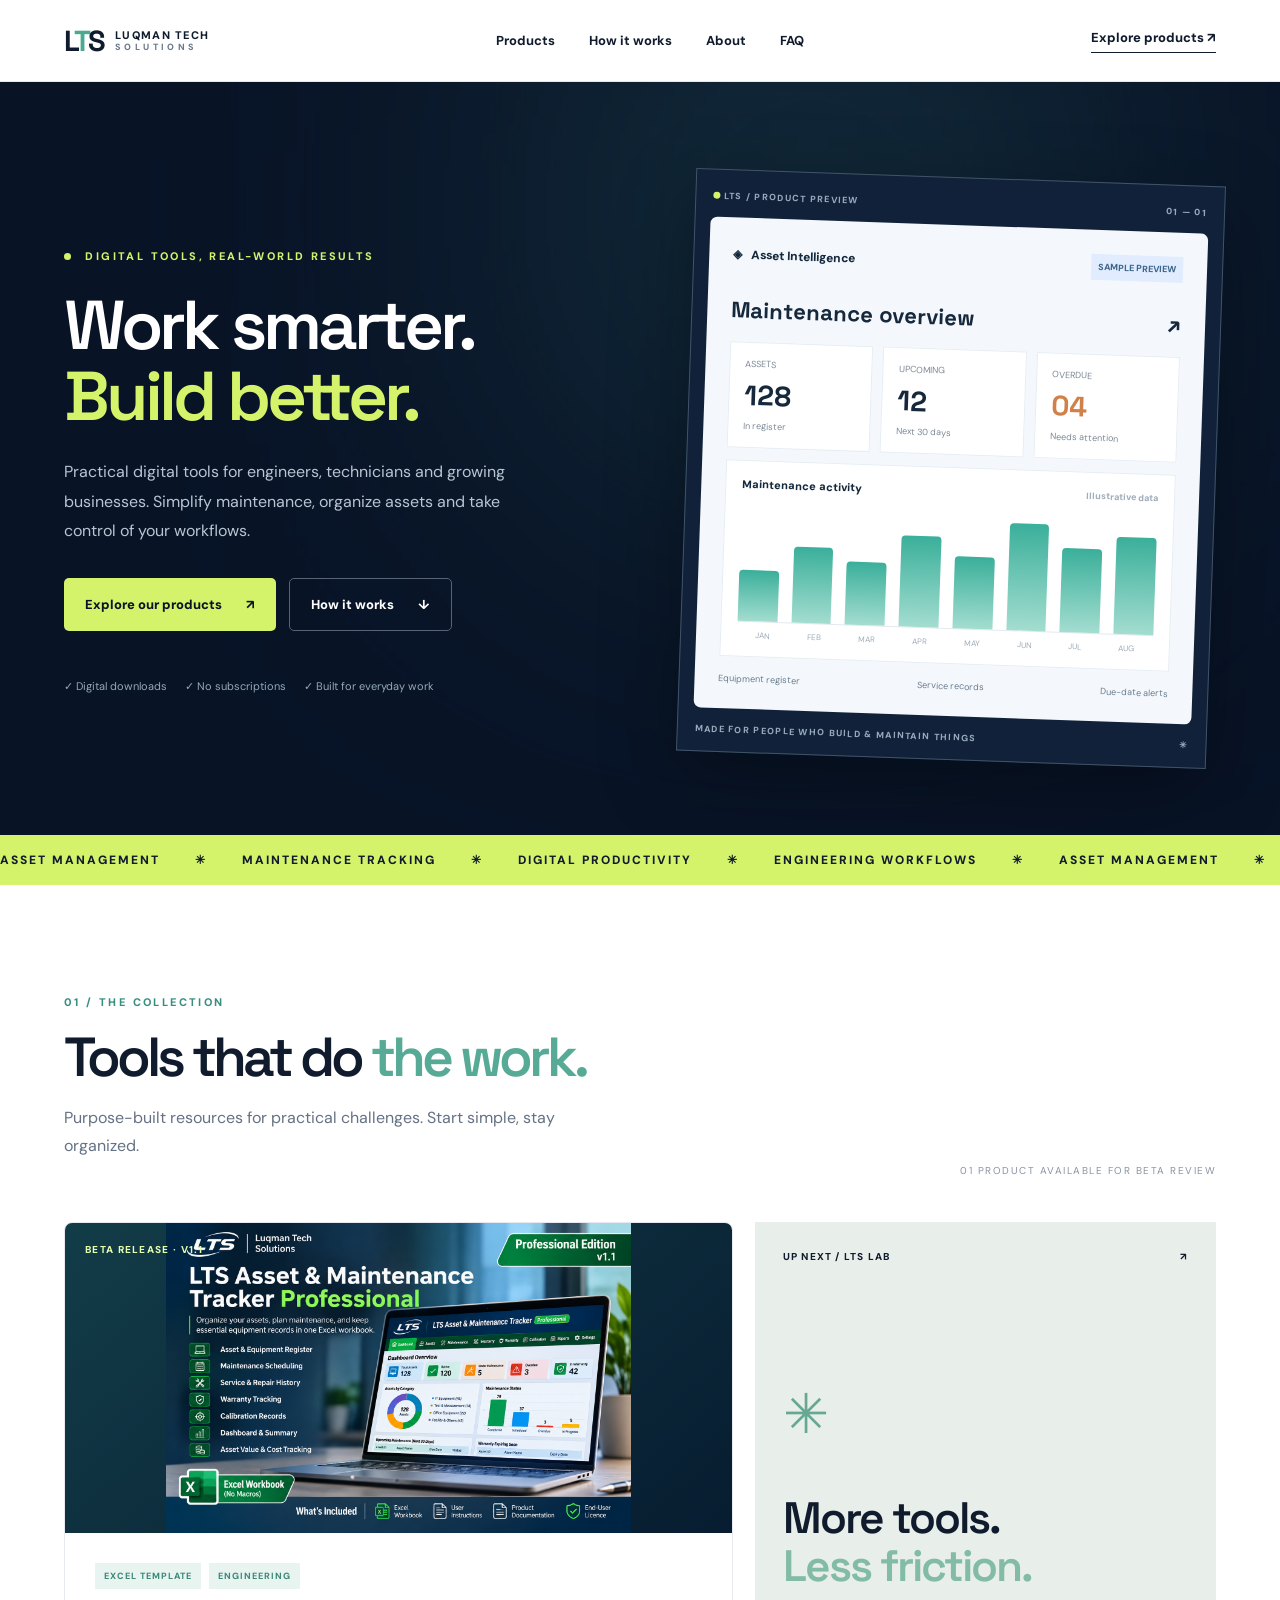
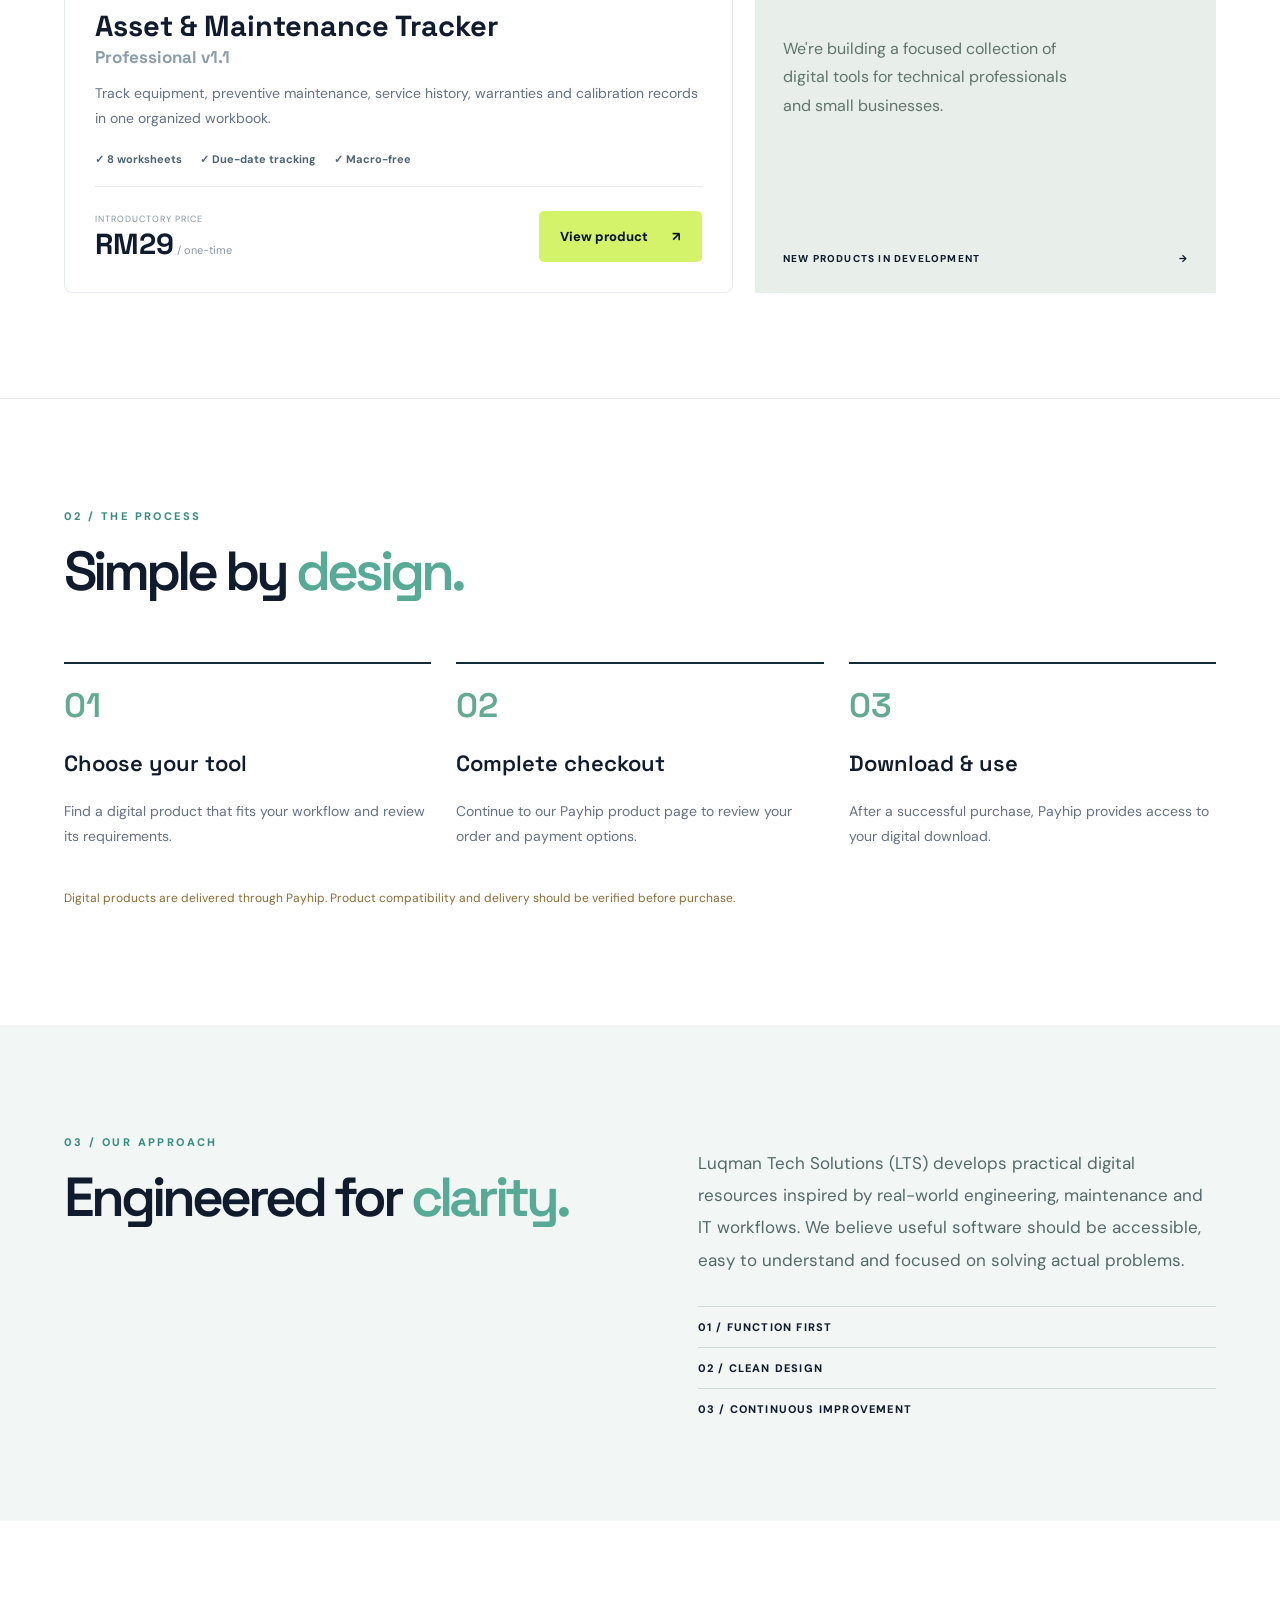
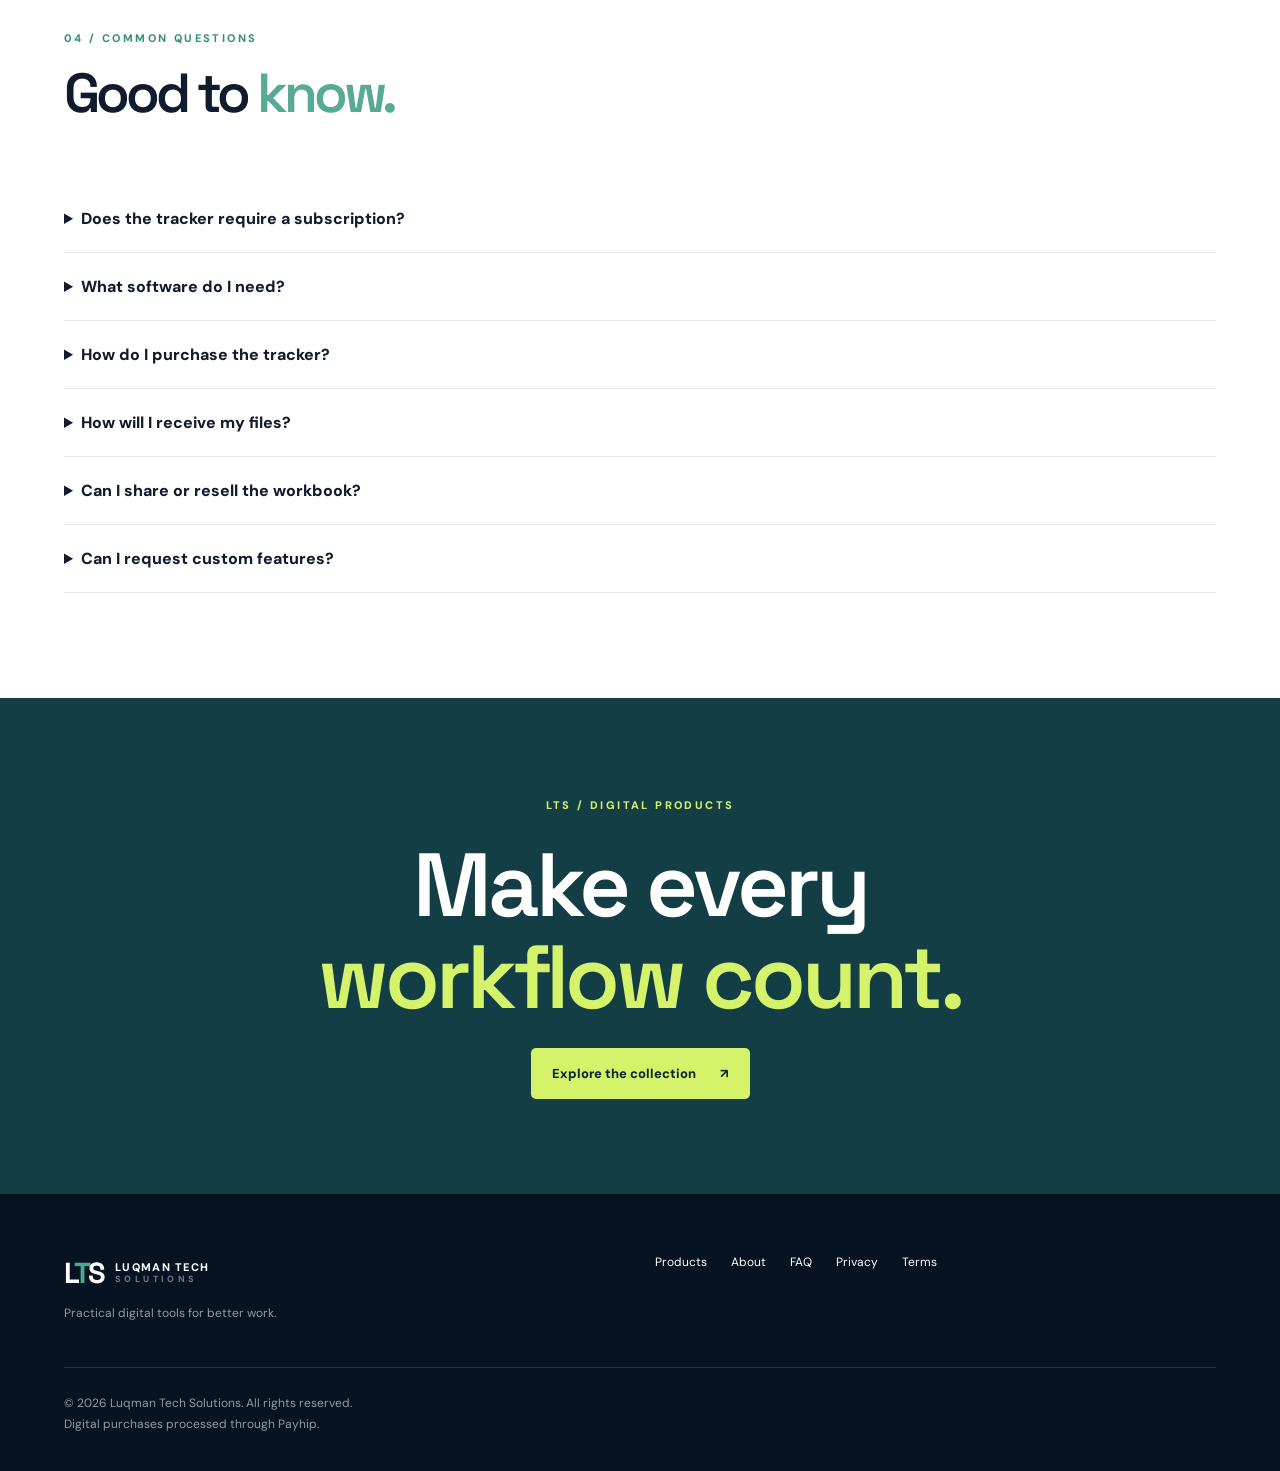
==== commit c18571b2: "Enable Payhip checkout and remove disabled alert" ====
--- a/index.html
+++ b/index.html
@@ -1,18 +1,306 @@
+
 <!doctype html>
-<html lang="en"><head><meta charset="utf-8"><meta name="viewport" content="width=device-width,initial-scale=1"><meta name="description" content="Luqman Tech Solutions digital tools for maintenance, asset management and technical workflows."><meta name="theme-color" content="#081326"><title>LTS Digital Store | Practical Tools for Better Work</title><link rel="stylesheet" href="assets/style.css"></head>
-<body><header class="header"><a class="logo" href="#home" aria-label="LTS home"><span class="mark">L<span class="accent">T</span>S</span><span class="logo-name">LUQMAN TECH <small>SOLUTIONS</small></span></a><nav aria-label="Main navigation"><a href="#products">Products</a><a href="#how">How it works</a><a href="#about">About</a><a href="#faq">FAQ</a></nav><a class="nav-cta" href="#products">Explore products <span>↗</span></a><button class="menu" id="menu" aria-label="Toggle menu" aria-expanded="false">☰</button></header>
-<main id="home"><section class="hero"><div class="glow"></div><div class="hero-inner"><div class="hero-copy"><span class="eyebrow"><span class="dot"></span> DIGITAL TOOLS, REAL-WORLD RESULTS</span><h1>Work smarter.<br><em>Build better.</em></h1><p>Practical digital tools for engineers, technicians and growing businesses. Simplify maintenance, organize assets and take control of your workflows.</p><div class="actions"><a class="btn primary" href="#products">Explore our products <span>↗</span></a><a class="btn ghost" href="#how">How it works <span>↓</span></a></div><div class="hero-foot"><span>✓ Instant digital products*</span><span>✓ No subscriptions</span><span>✓ Built for everyday work</span></div></div><div class="hero-art"><div class="visual-head"><span><i></i> LTS / PRODUCT PREVIEW</span><span>01 — 01</span></div><div class="mock"><div class="mock-top"><span>◈ &nbsp; Asset Intelligence</span><span class="mock-pill">SAMPLE PREVIEW</span></div><div class="mock-title">Maintenance overview <span>↗</span></div><div class="metrics"><div><small>ASSETS</small><strong>128</strong><span>In register</span></div><div><small>UPCOMING</small><strong>12</strong><span>Next 30 days</span></div><div><small>OVERDUE</small><strong class="warn">04</strong><span>Needs attention</span></div></div><div class="mock-chart"><div class="chart-head">Maintenance activity <span>Illustrative data</span></div><div class="bars"><b style="height:45%"></b><b style="height:67%"></b><b style="height:55%"></b><b style="height:80%"></b><b style="height:63%"></b><b style="height:94%"></b><b style="height:74%"></b><b style="height:85%"></b></div><div class="months"><span>JAN</span><span>FEB</span><span>MAR</span><span>APR</span><span>MAY</span><span>JUN</span><span>JUL</span><span>AUG</span></div></div><div class="mock-rows"><span>Equipment register</span><span>Service records</span><span>Due-date alerts</span></div></div><div class="visual-bottom">MADE FOR PEOPLE WHO BUILD & MAINTAIN THINGS <span>✳</span></div></div></div></section>
-<section class="ticker" aria-label="Capabilities"><div>ASSET MANAGEMENT <span>✳</span> MAINTENANCE TRACKING <span>✳</span> DIGITAL PRODUCTIVITY <span>✳</span> ENGINEERING WORKFLOWS <span>✳</span> ASSET MANAGEMENT <span>✳</span></div></section>
-<section class="section products" id="products"><div class="section-heading"><div><span class="overline">01 / THE COLLECTION</span><h2>Tools that do <em>the work.</em></h2><p>Purpose-built resources for practical challenges. Start simple, stay organized.</p></div><span class="count">01 PRODUCT AVAILABLE FOR BETA REVIEW</span></div><div class="product-grid"><article class="product-card"><div class="product-image"><span class="product-chip">BETA RELEASE · V1.1</span><img
-  src="assets/images/lts-tracker-cover.png"
-  alt="LTS Asset and Maintenance Tracker Professional v1.1"
-  class="tracker-cover"
-  loading="lazy"
-><div class="sheet-sidebar"><span>▦</span><span>▤</span><span>◷</span><span>▥</span></div><div class="sheet-main"><div class="sheet-head">LTS / MAINTENANCE TRACKER</div><div class="sheet-line"><span>Asset overview</span><span>● ACTIVE</span></div><div class="sheet-kpis"><div>128<small>ASSETS</small></div><div>12<small>DUE SOON</small></div><div>04<small>OVERDUE</small></div></div><div class="sheet-table"><span>ASSET ID</span><span>DESCRIPTION</span><span>STATUS</span><span>AST-001</span><span>Equipment A</span><span>Active</span><span>AST-002</span><span>Equipment B</span><span>Active</span><span>AST-003</span><span>Equipment C</span><span>Service</span></div></div></div></div><div class="product-body"><div class="product-tags"><span>EXCEL TEMPLATE</span><span>ENGINEERING</span></div><h3>Asset & Maintenance Tracker <span>Professional v1.1</span></h3><p>Track equipment, preventive maintenance, service history, warranties and calibration records in one organized workbook.</p><div class="features"><span>✓ 8 worksheets</span><span>✓ Automatic alerts</span><span>✓ Macro-free</span></div><div class="product-bottom"><div><small>PROPOSED LAUNCH PRICE</small><strong>RM29<span> / one-time</span></strong></div><button class="btn primary" id="productButton">View product <span>↗</span></button></div></div></article><div class="coming"><div class="coming-top"><span>UP NEXT / LTS LAB</span><span>↗</span></div><div class="coming-center"><span class="coming-symbol">✳</span><h3>More tools.<br><em>Less friction.</em></h3><p>We're building a focused collection of digital tools for technical professionals and small businesses.</p></div><div class="coming-bottom">NEW PRODUCTS IN DEVELOPMENT <span>→</span></div></div></div></section>
-<section class="section how" id="how"><div class="section-heading"><div><span class="overline">02 / THE PROCESS</span><h2>Simple by <em>design.</em></h2></div></div><div class="steps"><div><span>01</span><h3>Choose your tool</h3><p>Find a digital product that fits your workflow and review its requirements.</p></div><div><span>02</span><h3>Complete checkout</h3><p>Once checkout is enabled, pay securely through our selected payment provider.</p></div><div><span>03</span><h3>Download & use</h3><p>Receive your digital file through the provider and follow the included setup guide.</p></div></div><p class="note">* Automated delivery is planned but not active in this preview store. Checkout is not yet connected.</p></section>
-<section class="section about" id="about"><div><span class="overline">03 / OUR APPROACH</span><h2>Engineered for <em>clarity.</em></h2></div><div><p>Luqman Tech Solutions (LTS) develops practical digital resources inspired by real-world engineering, maintenance and IT workflows. We believe useful software should be accessible, easy to understand and focused on solving actual problems.</p><div class="principles"><span>01 / FUNCTION FIRST</span><span>02 / CLEAN DESIGN</span><span>03 / CONTINUOUS IMPROVEMENT</span></div></div></section>
-<section class="section faq" id="faq"><div class="section-heading"><div><span class="overline">04 / COMMON QUESTIONS</span><h2>Good to <em>know.</em></h2></div></div><details><summary>Does the tracker require a subscription?</summary><p>No. The proposed product is a one-time purchase, with no ongoing subscription. Future major upgrades may be sold separately.</p></details><details><summary>What software do I need?</summary><p>Microsoft Excel desktop is recommended. The workbook uses standard XLSX features and does not require macros. Compatibility with other spreadsheet applications is not guaranteed.</p></details><details><summary>Is the store accepting payments?</summary><p>Not yet. This is a storefront preview. Checkout, customer delivery and merchant onboarding must be completed and tested before orders are accepted.</p></details><details><summary>Can I share or resell the workbook?</summary><p>Redistribution and resale are not included in the proposed standard end-user licence. Final licence terms will be provided before commercial release.</p></details><details><summary>Can I request custom features?</summary><p>Custom feature requests may be considered once a support contact channel has been configured.</p></details></section>
-<section class="closing"><span class="overline">LTS / DIGITAL PRODUCTS</span><h2>Make every<br><em>workflow count.</em></h2><a href="#products" class="btn light">Explore the collection <span>↗</span></a></section></main>
-<footer><div><a class="logo" href="#home"><span class="mark">L<span class="accent">T</span>S</span><span class="logo-name">LUQMAN TECH <small>SOLUTIONS</small></span></a><p>Practical digital tools for better work.</p></div><div class="footer-links"><a href="#products">Products</a><a href="#about">About</a><a href="#faq">FAQ</a><a href="privacy.html">Privacy</a><a href="terms.html">Terms</a></div><div class="copyright">© <span id="year"></span> Luqman Tech Solutions. All rights reserved.<br>Storefront preview · Payments not enabled</div></footer>
-<dialog id="productDialog" aria-labelledby="dialogTitle"><button class="close" id="closeDialog" aria-label="Close">✕</button><span class="overline">LTS / PRODUCT DETAILS</span><h2 id="dialogTitle">Asset & Maintenance Tracker</h2><p class="dialog-sub">Professional Edition · Version 1.1 · Microsoft Excel workbook</p><div class="dialog-price">RM29 <small>proposed one-time price</small></div><p>Includes asset register, maintenance planner, service history, warranty tracker, calibration register, dashboard, settings and setup guidance.</p><ul><li>Macro-free XLSX workbook</li><li>Automatic due-date and expiry calculations</li><li>Sample data and documentation</li><li>Customer testing is still in progress</li></ul><div class="dialog-actions"><a class="btn ghost dark" href="products/sample-preview.html">See sample preview ↗</a><button class="btn primary" id="checkoutButton">Checkout not yet enabled</button></div><p class="note">The RM29 listing is a proposed price. No payments are accepted on this site yet.</p></dialog>
-<script src="assets/app.js"></script></body></html>+<html lang="en">
+<head>
+  <meta charset="utf-8">
+  <meta name="viewport" content="width=device-width,initial-scale=1">
+  <meta name="description" content="Luqman Tech Solutions digital tools for maintenance, asset management and technical workflows.">
+  <meta name="theme-color" content="#081326">
+  <title>LTS Digital Store | Practical Tools for Better Work</title>
+  <link rel="stylesheet" href="assets/style.css">
+</head>
+
+<body>
+<header class="header">
+  <a class="logo" href="#home" aria-label="LTS home">
+    <span class="mark">L<span class="accent">T</span>S</span>
+    <span class="logo-name">LUQMAN TECH <small>SOLUTIONS</small></span>
+  </a>
+  <nav aria-label="Main navigation">
+    <a href="#products">Products</a>
+    <a href="#how">How it works</a>
+    <a href="#about">About</a>
+    <a href="#faq">FAQ</a>
+  </nav>
+  <a class="nav-cta" href="#products">Explore products <span>↗</span></a>
+  <button class="menu" id="menu" aria-label="Toggle menu" aria-expanded="false">☰</button>
+</header>
+
+<main id="home">
+
+  <section class="hero">
+    <div class="glow"></div>
+    <div class="hero-inner">
+      <div class="hero-copy">
+        <span class="eyebrow"><span class="dot"></span> DIGITAL TOOLS, REAL-WORLD RESULTS</span>
+        <h1>Work smarter.<br><em>Build better.</em></h1>
+        <p>Practical digital tools for engineers, technicians and growing businesses. Simplify maintenance, organize assets and take control of your workflows.</p>
+        <div class="actions">
+          <a class="btn primary" href="#products">Explore our products <span>↗</span></a>
+          <a class="btn ghost" href="#how">How it works <span>↓</span></a>
+        </div>
+        <div class="hero-foot">
+          <span>✓ Digital downloads</span>
+          <span>✓ No subscriptions</span>
+          <span>✓ Built for everyday work</span>
+        </div>
+      </div>
+
+      <div class="hero-art">
+        <div class="visual-head">
+          <span><i></i> LTS / PRODUCT PREVIEW</span>
+          <span>01 — 01</span>
+        </div>
+        <div class="mock">
+          <div class="mock-top">
+            <span>◈ &nbsp; Asset Intelligence</span>
+            <span class="mock-pill">SAMPLE PREVIEW</span>
+          </div>
+          <div class="mock-title">Maintenance overview <span>↗</span></div>
+          <div class="metrics">
+            <div><small>ASSETS</small><strong>128</strong><span>In register</span></div>
+            <div><small>UPCOMING</small><strong>12</strong><span>Next 30 days</span></div>
+            <div><small>OVERDUE</small><strong class="warn">04</strong><span>Needs attention</span></div>
+          </div>
+          <div class="mock-chart">
+            <div class="chart-head">Maintenance activity <span>Illustrative data</span></div>
+            <div class="bars">
+              <b style="height:45%"></b>
+              <b style="height:67%"></b>
+              <b style="height:55%"></b>
+              <b style="height:80%"></b>
+              <b style="height:63%"></b>
+              <b style="height:94%"></b>
+              <b style="height:74%"></b>
+              <b style="height:85%"></b>
+            </div>
+            <div class="months">
+              <span>JAN</span><span>FEB</span><span>MAR</span><span>APR</span>
+              <span>MAY</span><span>JUN</span><span>JUL</span><span>AUG</span>
+            </div>
+          </div>
+          <div class="mock-rows">
+            <span>Equipment register</span>
+            <span>Service records</span>
+            <span>Due-date alerts</span>
+          </div>
+        </div>
+        <div class="visual-bottom">
+          MADE FOR PEOPLE WHO BUILD & MAINTAIN THINGS <span>✳</span>
+        </div>
+      </div>
+    </div>
+  </section>
+
+  <section class="ticker" aria-label="Capabilities">
+    <div>
+      ASSET MANAGEMENT <span>✳</span>
+      MAINTENANCE TRACKING <span>✳</span>
+      DIGITAL PRODUCTIVITY <span>✳</span>
+      ENGINEERING WORKFLOWS <span>✳</span>
+      ASSET MANAGEMENT <span>✳</span>
+    </div>
+  </section>
+
+  <section class="section products" id="products">
+    <div class="section-heading">
+      <div>
+        <span class="overline">01 / THE COLLECTION</span>
+        <h2>Tools that do <em>the work.</em></h2>
+        <p>Purpose-built resources for practical challenges. Start simple, stay organized.</p>
+      </div>
+      <span class="count">01 PRODUCT AVAILABLE FOR BETA REVIEW</span>
+    </div>
+
+    <div class="product-grid">
+      <article class="product-card">
+        <div class="product-image">
+          <span class="product-chip">BETA RELEASE · V1.1</span>
+          <img
+            src="assets/images/lts-tracker-cover.png"
+            alt="LTS Asset and Maintenance Tracker Professional v1.1"
+            class="tracker-cover"
+            loading="lazy"
+          >
+        </div>
+
+        <div class="product-body">
+          <div class="product-tags">
+            <span>EXCEL TEMPLATE</span>
+            <span>ENGINEERING</span>
+          </div>
+          <h3>Asset & Maintenance Tracker <span>Professional v1.1</span></h3>
+          <p>Track equipment, preventive maintenance, service history, warranties and calibration records in one organized workbook.</p>
+          <div class="features">
+            <span>✓ 8 worksheets</span>
+            <span>✓ Due-date tracking</span>
+            <span>✓ Macro-free</span>
+          </div>
+          <div class="product-bottom">
+            <div>
+              <small>INTRODUCTORY PRICE</small>
+              <strong>RM29<span> / one-time</span></strong>
+            </div>
+            <button class="btn primary" id="productButton">
+              View product <span>↗</span>
+            </button>
+          </div>
+        </div>
+      </article>
+
+      <div class="coming">
+        <div class="coming-top">
+          <span>UP NEXT / LTS LAB</span><span>↗</span>
+        </div>
+        <div class="coming-center">
+          <span class="coming-symbol">✳</span>
+          <h3>More tools.<br><em>Less friction.</em></h3>
+          <p>We're building a focused collection of digital tools for technical professionals and small businesses.</p>
+        </div>
+        <div class="coming-bottom">
+          NEW PRODUCTS IN DEVELOPMENT <span>→</span>
+        </div>
+      </div>
+    </div>
+  </section>
+
+  <section class="section how" id="how">
+    <div class="section-heading">
+      <div>
+        <span class="overline">02 / THE PROCESS</span>
+        <h2>Simple by <em>design.</em></h2>
+      </div>
+    </div>
+    <div class="steps">
+      <div>
+        <span>01</span>
+        <h3>Choose your tool</h3>
+        <p>Find a digital product that fits your workflow and review its requirements.</p>
+      </div>
+      <div>
+        <span>02</span>
+        <h3>Complete checkout</h3>
+        <p>Continue to our Payhip product page to review your order and payment options.</p>
+      </div>
+      <div>
+        <span>03</span>
+        <h3>Download & use</h3>
+        <p>After a successful purchase, Payhip provides access to your digital download.</p>
+      </div>
+    </div>
+    <p class="note">Digital products are delivered through Payhip. Product compatibility and delivery should be verified before purchase.</p>
+  </section>
+
+  <section class="section about" id="about">
+    <div>
+      <span class="overline">03 / OUR APPROACH</span>
+      <h2>Engineered for <em>clarity.</em></h2>
+    </div>
+    <div>
+      <p>Luqman Tech Solutions (LTS) develops practical digital resources inspired by real-world engineering, maintenance and IT workflows. We believe useful software should be accessible, easy to understand and focused on solving actual problems.</p>
+      <div class="principles">
+        <span>01 / FUNCTION FIRST</span>
+        <span>02 / CLEAN DESIGN</span>
+        <span>03 / CONTINUOUS IMPROVEMENT</span>
+      </div>
+    </div>
+  </section>
+
+  <section class="section faq" id="faq">
+    <div class="section-heading">
+      <div>
+        <span class="overline">04 / COMMON QUESTIONS</span>
+        <h2>Good to <em>know.</em></h2>
+      </div>
+    </div>
+    <details>
+      <summary>Does the tracker require a subscription?</summary>
+      <p>No. The tracker is offered as a one-time purchase. Future major upgrades may be sold separately.</p>
+    </details>
+    <details>
+      <summary>What software do I need?</summary>
+      <p>Microsoft Excel desktop is recommended. The workbook uses standard XLSX features and does not require macros. Compatibility with other spreadsheet applications is not guaranteed.</p>
+    </details>
+    <details>
+      <summary>How do I purchase the tracker?</summary>
+      <p>Open the product details and select Buy Now. You will be redirected to our Payhip product page, where you can review the available checkout options.</p>
+    </details>
+    <details>
+      <summary>How will I receive my files?</summary>
+      <p>After successful checkout, Payhip provides a download page and an email receipt with access to your purchased digital files.</p>
+    </details>
+    <details>
+      <summary>Can I share or resell the workbook?</summary>
+      <p>Redistribution and resale are not included in the proposed standard end-user licence. Please review the licence supplied with the product.</p>
+    </details>
+    <details>
+      <summary>Can I request custom features?</summary>
+      <p>Feature requests may be submitted through our Payhip store contact channel.</p>
+    </details>
+  </section>
+
+  <section class="closing">
+    <span class="overline">LTS / DIGITAL PRODUCTS</span>
+    <h2>Make every<br><em>workflow count.</em></h2>
+    <a href="#products" class="btn light">
+      Explore the collection <span>↗</span>
+    </a>
+  </section>
+</main>
+
+<footer>
+  <div>
+    <a class="logo" href="#home">
+      <span class="mark">L<span class="accent">T</span>S</span>
+      <span class="logo-name">LUQMAN TECH <small>SOLUTIONS</small></span>
+    </a>
+    <p>Practical digital tools for better work.</p>
+  </div>
+  <div class="footer-links">
+    <a href="#products">Products</a>
+    <a href="#about">About</a>
+    <a href="#faq">FAQ</a>
+    <a href="privacy.html">Privacy</a>
+    <a href="terms.html">Terms</a>
+  </div>
+  <div class="copyright">
+    © <span id="year"></span> Luqman Tech Solutions. All rights reserved.
+    <br>Digital purchases processed through Payhip.
+  </div>
+</footer>
+
+<dialog id="productDialog" aria-labelledby="dialogTitle">
+  <button class="close" id="closeDialog" aria-label="Close">✕</button>
+  <span class="overline">LTS / PRODUCT DETAILS</span>
+  <h2 id="dialogTitle">Asset & Maintenance Tracker</h2>
+  <p class="dialog-sub">Professional Edition · Version 1.1 · Microsoft Excel workbook</p>
+  <div class="dialog-price">
+    RM29 <small>introductory one-time price</small>
+  </div>
+  <p>Includes asset register, maintenance planner, service history, warranty tracker, calibration register, dashboard, settings and setup guidance.</p>
+  <ul>
+    <li>Macro-free XLSX workbook</li>
+    <li>Automatic due-date and expiry calculations</li>
+    <li>Sample data and documentation</li>
+    <li>Version 1.1 beta release</li>
+  </ul>
+  <div class="dialog-actions">
+    <a class="btn ghost dark" href="products/sample-preview.html">
+      See sample preview ↗
+    </a>
+    <a
+      class="btn primary"
+      id="checkoutButton"
+      href="https://payhip.com/b/h6lYn"
+      target="_blank"
+      rel="noopener noreferrer"
+    >
+      Buy Now — RM29 ↗
+    </a>
+  </div>
+  <p class="note">Secure checkout and digital delivery are handled by Payhip. Please review the product details before purchasing.</p>
+</dialog>
+
+<script src="assets/app.js"></script>
+</body>
+</html>
--- a/assets/style.css
+++ b/assets/style.css
@@ -1 +1,8 @@
-@import url('https://fonts.googleapis.com/css2?family=DM+Sans:wght@400;500;600;700&family=Space+Grotesk:wght@400;500;600;700&display=swap');:root{--ink:#101b2d;--navy:#081326;--muted:#657184;--lime:#d4f36b;--line:#e6eaf0;--bg:#f7f9fc}*{box-sizing:border-box}html{scroll-behavior:smooth}body{margin:0;color:var(--ink);font-family:'DM Sans',Arial,sans-serif}a{color:inherit;text-decoration:none}button{font:inherit;cursor:pointer}em{font-style:normal;color:#82bba7}.header{height:82px;display:flex;align-items:center;justify-content:space-between;padding:0 max(5%,calc((100vw - 1300px)/2));gap:24px;background:#fff;position:sticky;top:0;z-index:10;border-bottom:1px solid var(--line)}.logo{display:flex;align-items:center;gap:12px}.mark{font:700 29px 'Space Grotesk';letter-spacing:-3px}.accent{color:#4ca991}.logo-name{font-size:11px;font-weight:800;letter-spacing:1.3px;line-height:1.2}.logo-name small{display:block;letter-spacing:3.4px;font-size:9px;color:#69798a}.header nav{display:flex;gap:34px;font-size:13px;font-weight:700}.header nav a:hover,.footer-links a:hover{color:#399b82}.nav-cta{font-size:13px;font-weight:800;border-bottom:1px solid #101b2d;padding-bottom:6px}.menu{display:none;border:0;background:none;font-size:23px}.hero{background:var(--navy);color:white;overflow:hidden;position:relative}.glow{position:absolute;width:550px;height:550px;background:#224f58;filter:blur(160px);opacity:.45;right:15%;top:-150px}.hero-inner{max-width:1400px;margin:auto;min-height:650px;padding:95px 5% 75px;display:grid;grid-template-columns:1fr 1fr;align-items:center;gap:8%}.hero-copy,.hero-art{position:relative;z-index:1}.eyebrow,.overline{font-size:11px;font-weight:800;letter-spacing:2.4px}.eyebrow{color:var(--lime)}.dot{display:inline-block;background:var(--lime);width:7px;height:7px;border-radius:50%;margin-right:9px}.hero h1,.section h2,.closing h2{font:600 clamp(45px,5.4vw,84px)/1.03 'Space Grotesk',sans-serif;letter-spacing:-4px;margin:25px 0}.hero h1 em{color:var(--lime)}.hero-copy>p{max-width:485px;color:#b8c5d2;font-size:16px;line-height:1.85}.actions{display:flex;gap:13px;margin-top:32px;flex-wrap:wrap}.btn{border:0;display:inline-flex;align-items:center;justify-content:space-between;gap:24px;padding:17px 21px;font-size:13px;font-weight:800;border-radius:5px}.primary{background:var(--lime);color:var(--navy)}.primary:hover{background:#e3ff8a}.ghost{border:1px solid #586475;color:#fff;background:transparent}.ghost:hover{background:#ffffff12}.hero-foot{display:flex;gap:18px;flex-wrap:wrap;margin-top:48px;color:#93a9b9;font-size:11px}.hero-art{border:1px solid #405467;padding:15px;transform:rotate(2deg);background:#102139;box-shadow:0 25px 80px #0005}.visual-head,.visual-bottom{display:flex;justify-content:space-between;font-size:9px;font-weight:800;letter-spacing:1.3px;color:#96aabc;padding:5px 2px 15px}.visual-head i{display:inline-block;width:7px;height:7px;background:var(--lime);border-radius:50%}.visual-bottom{padding:15px 2px 1px}.mock{background:#f4f8fc;border-radius:7px;color:#15283c;padding:24px;min-height:380px}.mock-top,.mock-title,.chart-head,.mock-rows{display:flex;justify-content:space-between;align-items:center}.mock-top{font-size:12px;font-weight:800}.mock-pill{font-size:9px;background:#e1edff;color:#3d668b;padding:7px}.mock-title{font:700 22px 'Space Grotesk';margin:28px 0 18px}.metrics{display:grid;grid-template-columns:repeat(3,1fr);gap:10px}.metrics>div{background:#fff;border:1px solid #e6edf4;padding:15px}.metrics small,.metrics span{display:block;font-size:9px;color:#7d8996}.metrics strong{display:block;font:700 28px 'Space Grotesk';margin:7px 0}.metrics strong.warn{color:#d08049}.mock-chart{background:white;border:1px solid #e6edf4;padding:16px;margin-top:12px}.chart-head{font-size:11px;font-weight:800}.chart-head span{color:#a0adbb;font-size:9px}.bars{height:115px;display:flex;align-items:end;gap:14px;margin-top:16px;border-bottom:1px solid #e3e9f0}.bars b{flex:1;background:linear-gradient(#3aaf9a,#a3ddd0);border-radius:4px 4px 0 0}.months{display:flex;justify-content:space-around;color:#9eacb8;font-size:8px;margin-top:8px}.mock-rows{font-size:9px;color:#697c8d;margin-top:16px}.ticker{background:var(--lime);white-space:nowrap;overflow:hidden;padding:17px 0;font-size:12px;font-weight:800;letter-spacing:2px}.ticker div{width:max-content;animation:marquee 35s linear infinite}.ticker span{padding:0 30px}@keyframes marquee{to{transform:translateX(-40%)}}.section{padding:105px 5%;max-width:1400px;margin:auto}.section-heading{display:flex;justify-content:space-between;align-items:end;gap:30px;margin-bottom:45px}.overline{color:#388e7e}.section h2{font-size:clamp(38px,4.3vw,62px);margin:18px 0}.section h2 em{color:#57aa95}.section-heading p{color:var(--muted);max-width:500px;line-height:1.8}.count{font-size:10px;letter-spacing:1.5px;color:#8793a1}.product-grid{display:grid;grid-template-columns:1.45fr 1fr;gap:22px}.product-card{border:1px solid var(--line);border-radius:8px;overflow:hidden;background:#fff}.product-image{height:310px;background:linear-gradient(140deg,#123c48,#071c30);position:relative;display:flex;align-items:center;justify-content:center;overflow:hidden}.product-chip{position:absolute;top:20px;left:20px;font-size:10px;color:#e5ffac;letter-spacing:1.3px;font-weight:800}.sheet-art{width:70%;height:230px;background:#f5f8fa;display:flex;box-shadow:15px 15px 0 #ffffff10;transform:rotate(-5deg) translateY(24px);border-radius:6px;overflow:hidden}.sheet-sidebar{width:40px;background:#0e2c42;color:#b3d1c8;display:flex;flex-direction:column;gap:20px;align-items:center;padding-top:20px}.sheet-main{flex:1;padding:16px}.sheet-head{font-size:8px;color:#7b8793;font-weight:800}.sheet-line{display:flex;justify-content:space-between;font-size:13px;font-weight:800;margin:17px 0}.sheet-line span+span{font-size:7px;color:#46a489}.sheet-kpis{display:grid;grid-template-columns:repeat(3,1fr);gap:8px}.sheet-kpis div{background:#fff;padding:10px;font-size:20px;font-weight:800}.sheet-kpis small{display:block;font-size:6px;color:#8a9ba9}.sheet-table{display:grid;grid-template-columns:1fr 1.5fr 1fr;margin-top:13px;background:white;font-size:8px}.sheet-table span{padding:8px 5px;border-bottom:1px solid #e7edf2}.sheet-table span:nth-child(-n+3){background:#e3f0eb;font-weight:800}.product-body{padding:30px}.product-tags{display:flex;gap:8px}.product-tags span{font-size:9px;font-weight:800;letter-spacing:1px;color:#3e8879;background:#e8f4ef;padding:7px 9px}.product-body h3{font:700 29px/1.15 'Space Grotesk';margin:20px 0 12px}.product-body h3 span{display:block;color:#8a9eaa;font-size:17px;margin-top:5px}.product-body>p{color:var(--muted);line-height:1.8;font-size:14px}.features{display:flex;gap:18px;flex-wrap:wrap;font-size:11px;font-weight:700;color:#4d6374;margin:20px 0}.product-bottom{display:flex;justify-content:space-between;align-items:end;border-top:1px solid var(--line);padding-top:24px;gap:15px}.product-bottom small{font-size:9px;color:#8696a5;letter-spacing:1px;display:block}.product-bottom strong{font:700 29px 'Space Grotesk'}.product-bottom strong span{font:400 11px 'DM Sans';color:#8b98a4}.coming{background:#e8eee9;min-height:580px;padding:28px;display:flex;flex-direction:column;justify-content:space-between}.coming-top,.coming-bottom{display:flex;justify-content:space-between;font-size:10px;letter-spacing:1.2px;font-weight:800}.coming-symbol{font-size:55px;color:#66a893}.coming h3{font:600 44px/1.1 'Space Grotesk';letter-spacing:-2px}.coming p{line-height:1.8;color:#61736e;max-width:290px}.how{border-top:1px solid var(--line)}.steps{display:grid;grid-template-columns:repeat(3,1fr);gap:25px}.steps>div{border-top:2px solid #132d37;padding-top:20px}.steps>div>span{font:600 34px 'Space Grotesk';color:#64a992}.steps h3{font:600 22px 'Space Grotesk'}.steps p{color:var(--muted);font-size:14px;line-height:1.8}.note{font-size:12px;color:#8b6c35;line-height:1.6;margin-top:25px}.about{background:#f2f6f4;max-width:none;display:grid;grid-template-columns:1fr 1fr;gap:10%;padding-left:max(5%,calc((100vw - 1300px)/2));padding-right:max(5%,calc((100vw - 1300px)/2))}.about p{font-size:17px;line-height:1.9;color:#536a69}.principles{display:grid;gap:13px;margin-top:30px}.principles span{border-top:1px solid #cbdad2;padding-top:13px;font-size:11px;font-weight:800;letter-spacing:1.2px}.faq details{border-bottom:1px solid var(--line);padding:23px 0}.faq summary{cursor:pointer;font-weight:800;font-size:16px}.faq details p{color:var(--muted);line-height:1.8;max-width:750px}.closing{background:#143e45;color:white;padding:95px 5%;text-align:center}.closing h2{font-size:clamp(48px,7vw,100px)}.closing h2 em{color:var(--lime)}.closing .overline{color:var(--lime)}.light{background:var(--lime);color:#0c2630}footer{background:#071322;color:white;padding:60px 5% 35px;display:grid;grid-template-columns:1fr 1fr;gap:30px}footer .logo-name{color:#fff}footer p,.copyright{font-size:12px;color:#8d9cae;line-height:1.8}.footer-links{display:flex;gap:24px;flex-wrap:wrap;font-size:12px}.copyright{grid-column:1/-1;border-top:1px solid #243447;padding-top:25px}dialog{border:0;border-radius:12px;max-width:560px;width:calc(100% - 30px);padding:36px;color:var(--ink);box-shadow:0 30px 100px #0007}dialog::backdrop{background:#05101dc9}.close{position:absolute;right:20px;top:16px;border:0;background:#edf3f1;border-radius:50%;width:34px;height:34px}.dialog-sub{color:var(--muted)}dialog h2{font:700 30px 'Space Grotesk';margin:18px 0 8px}.dialog-price{font:700 35px 'Space Grotesk';margin:20px 0}.dialog-price small{display:block;font:400 12px 'DM Sans';color:var(--muted)}dialog p,dialog li{line-height:1.7;color:#5e7080;font-size:14px}.dialog-actions{display:flex;flex-wrap:wrap;gap:10px;margin-top:20px}.dark{color:var(--ink);border-color:#ccd7db}.dialog-actions .btn{flex:1;min-width:190px}.dialog-actions button{opacity:.6;cursor:not-allowed}.subpage{max-width:850px;margin:70px auto;padding:0 24px 80px}.subpage h1{font:700 45px 'Space Grotesk'}.subpage p,.subpage li{line-height:1.85;color:#526478}.subpage a{color:#287e70;text-decoration:underline}@media(max-width:900px){.header{height:70px}.header nav{display:none;position:absolute;top:70px;left:0;right:0;background:white;padding:25px 5%;flex-direction:column;border-bottom:1px solid var(--line)}.header nav.open{display:flex}.nav-cta{display:none}.menu{display:block}.hero-inner{grid-template-columns:1fr;padding-top:70px}.hero-art{max-width:590px}.product-grid,.about{grid-template-columns:1fr}.coming{min-height:380px}.hero h1{letter-spacing:-2px}}@media(max-width:600px){.hero-inner{padding-bottom:55px}.hero-foot{margin-top:28px}.mock{padding:14px;min-height:330px}.metrics>div{padding:9px}.metrics strong{font-size:22px}.mock-title{font-size:18px}.bars{height:90px}.section{padding:70px 5%}.section-heading{display:block}.count{display:block;margin-top:20px}.steps{grid-template-columns:1fr}.product-image{height:245px}.sheet-art{width:85%}.product-body{padding:22px}.product-bottom{align-items:start;flex-direction:column}.about{padding:70px 5%}.closing{padding:70px 5%}footer{grid-template-columns:1fr}.footer-links{gap:14px}.hero h1{font-size:53px}.section h2{letter-spacing:-2px}}+@import url('https://fonts.googleapis.com/css2?family=DM+Sans:wght@400;500;600;700&family=Space+Grotesk:wght@400;500;600;700&display=swap');:root{--ink:#101b2d;--navy:#081326;--muted:#657184;--lime:#d4f36b;--line:#e6eaf0;--bg:#f7f9fc}*{box-sizing:border-box}html{scroll-behavior:smooth}body{margin:0;color:var(--ink);font-family:'DM Sans',Arial,sans-serif}a{color:inherit;text-decoration:none}button{font:inherit;cursor:pointer}em{font-style:normal;color:#82bba7}.header{height:82px;display:flex;align-items:center;justify-content:space-between;padding:0 max(5%,calc((100vw - 1300px)/2));gap:24px;background:#fff;position:sticky;top:0;z-index:10;border-bottom:1px solid var(--line)}.logo{display:flex;align-items:center;gap:12px}.mark{font:700 29px 'Space Grotesk';letter-spacing:-3px}.accent{color:#4ca991}.logo-name{font-size:11px;font-weight:800;letter-spacing:1.3px;line-height:1.2}.logo-name small{display:block;letter-spacing:3.4px;font-size:9px;color:#69798a}.header nav{display:flex;gap:34px;font-size:13px;font-weight:700}.header nav a:hover,.footer-links a:hover{color:#399b82}.nav-cta{font-size:13px;font-weight:800;border-bottom:1px solid #101b2d;padding-bottom:6px}.menu{display:none;border:0;background:none;font-size:23px}.hero{background:var(--navy);color:white;overflow:hidden;position:relative}.glow{position:absolute;width:550px;height:550px;background:#224f58;filter:blur(160px);opacity:.45;right:15%;top:-150px}.hero-inner{max-width:1400px;margin:auto;min-height:650px;padding:95px 5% 75px;display:grid;grid-template-columns:1fr 1fr;align-items:center;gap:8%}.hero-copy,.hero-art{position:relative;z-index:1}.eyebrow,.overline{font-size:11px;font-weight:800;letter-spacing:2.4px}.eyebrow{color:var(--lime)}.dot{display:inline-block;background:var(--lime);width:7px;height:7px;border-radius:50%;margin-right:9px}.hero h1,.section h2,.closing h2{font:600 clamp(45px,5.4vw,84px)/1.03 'Space Grotesk',sans-serif;letter-spacing:-4px;margin:25px 0}.hero h1 em{color:var(--lime)}.hero-copy>p{max-width:485px;color:#b8c5d2;font-size:16px;line-height:1.85}.actions{display:flex;gap:13px;margin-top:32px;flex-wrap:wrap}.btn{border:0;display:inline-flex;align-items:center;justify-content:space-between;gap:24px;padding:17px 21px;font-size:13px;font-weight:800;border-radius:5px}.primary{background:var(--lime);color:var(--navy)}.primary:hover{background:#e3ff8a}.ghost{border:1px solid #586475;color:#fff;background:transparent}.ghost:hover{background:#ffffff12}.hero-foot{display:flex;gap:18px;flex-wrap:wrap;margin-top:48px;color:#93a9b9;font-size:11px}.hero-art{border:1px solid #405467;padding:15px;transform:rotate(2deg);background:#102139;box-shadow:0 25px 80px #0005}.visual-head,.visual-bottom{display:flex;justify-content:space-between;font-size:9px;font-weight:800;letter-spacing:1.3px;color:#96aabc;padding:5px 2px 15px}.visual-head i{display:inline-block;width:7px;height:7px;background:var(--lime);border-radius:50%}.visual-bottom{padding:15px 2px 1px}.mock{background:#f4f8fc;border-radius:7px;color:#15283c;padding:24px;min-height:380px}.mock-top,.mock-title,.chart-head,.mock-rows{display:flex;justify-content:space-between;align-items:center}.mock-top{font-size:12px;font-weight:800}.mock-pill{font-size:9px;background:#e1edff;color:#3d668b;padding:7px}.mock-title{font:700 22px 'Space Grotesk';margin:28px 0 18px}.metrics{display:grid;grid-template-columns:repeat(3,1fr);gap:10px}.metrics>div{background:#fff;border:1px solid #e6edf4;padding:15px}.metrics small,.metrics span{display:block;font-size:9px;color:#7d8996}.metrics strong{display:block;font:700 28px 'Space Grotesk';margin:7px 0}.metrics strong.warn{color:#d08049}.mock-chart{background:white;border:1px solid #e6edf4;padding:16px;margin-top:12px}.chart-head{font-size:11px;font-weight:800}.chart-head span{color:#a0adbb;font-size:9px}.bars{height:115px;display:flex;align-items:end;gap:14px;margin-top:16px;border-bottom:1px solid #e3e9f0}.bars b{flex:1;background:linear-gradient(#3aaf9a,#a3ddd0);border-radius:4px 4px 0 0}.months{display:flex;justify-content:space-around;color:#9eacb8;font-size:8px;margin-top:8px}.mock-rows{font-size:9px;color:#697c8d;margin-top:16px}.ticker{background:var(--lime);white-space:nowrap;overflow:hidden;padding:17px 0;font-size:12px;font-weight:800;letter-spacing:2px}.ticker div{width:max-content;animation:marquee 35s linear infinite}.ticker span{padding:0 30px}@keyframes marquee{to{transform:translateX(-40%)}}.section{padding:105px 5%;max-width:1400px;margin:auto}.section-heading{display:flex;justify-content:space-between;align-items:end;gap:30px;margin-bottom:45px}.overline{color:#388e7e}.section h2{font-size:clamp(38px,4.3vw,62px);margin:18px 0}.section h2 em{color:#57aa95}.section-heading p{color:var(--muted);max-width:500px;line-height:1.8}.count{font-size:10px;letter-spacing:1.5px;color:#8793a1}.product-grid{display:grid;grid-template-columns:1.45fr 1fr;gap:22px}.product-card{border:1px solid var(--line);border-radius:8px;overflow:hidden;background:#fff}.product-image{height:310px;background:linear-gradient(140deg,#123c48,#071c30);position:relative;display:flex;align-items:center;justify-content:center;overflow:hidden}.product-chip{position:absolute;top:20px;left:20px;font-size:10px;color:#e5ffac;letter-spacing:1.3px;font-weight:800}.sheet-art{width:70%;height:230px;background:#f5f8fa;display:flex;box-shadow:15px 15px 0 #ffffff10;transform:rotate(-5deg) translateY(24px);border-radius:6px;overflow:hidden}.sheet-sidebar{width:40px;background:#0e2c42;color:#b3d1c8;display:flex;flex-direction:column;gap:20px;align-items:center;padding-top:20px}.sheet-main{flex:1;padding:16px}.sheet-head{font-size:8px;color:#7b8793;font-weight:800}.sheet-line{display:flex;justify-content:space-between;font-size:13px;font-weight:800;margin:17px 0}.sheet-line span+span{font-size:7px;color:#46a489}.sheet-kpis{display:grid;grid-template-columns:repeat(3,1fr);gap:8px}.sheet-kpis div{background:#fff;padding:10px;font-size:20px;font-weight:800}.sheet-kpis small{display:block;font-size:6px;color:#8a9ba9}.sheet-table{display:grid;grid-template-columns:1fr 1.5fr 1fr;margin-top:13px;background:white;font-size:8px}.sheet-table span{padding:8px 5px;border-bottom:1px solid #e7edf2}.sheet-table span:nth-child(-n+3){background:#e3f0eb;font-weight:800}.product-body{padding:30px}.product-tags{display:flex;gap:8px}.product-tags span{font-size:9px;font-weight:800;letter-spacing:1px;color:#3e8879;background:#e8f4ef;padding:7px 9px}.product-body h3{font:700 29px/1.15 'Space Grotesk';margin:20px 0 12px}.product-body h3 span{display:block;color:#8a9eaa;font-size:17px;margin-top:5px}.product-body>p{color:var(--muted);line-height:1.8;font-size:14px}.features{display:flex;gap:18px;flex-wrap:wrap;font-size:11px;font-weight:700;color:#4d6374;margin:20px 0}.product-bottom{display:flex;justify-content:space-between;align-items:end;border-top:1px solid var(--line);padding-top:24px;gap:15px}.product-bottom small{font-size:9px;color:#8696a5;letter-spacing:1px;display:block}.product-bottom strong{font:700 29px 'Space Grotesk'}.product-bottom strong span{font:400 11px 'DM Sans';color:#8b98a4}.coming{background:#e8eee9;min-height:580px;padding:28px;display:flex;flex-direction:column;justify-content:space-between}.coming-top,.coming-bottom{display:flex;justify-content:space-between;font-size:10px;letter-spacing:1.2px;font-weight:800}.coming-symbol{font-size:55px;color:#66a893}.coming h3{font:600 44px/1.1 'Space Grotesk';letter-spacing:-2px}.coming p{line-height:1.8;color:#61736e;max-width:290px}.how{border-top:1px solid var(--line)}.steps{display:grid;grid-template-columns:repeat(3,1fr);gap:25px}.steps>div{border-top:2px solid #132d37;padding-top:20px}.steps>div>span{font:600 34px 'Space Grotesk';color:#64a992}.steps h3{font:600 22px 'Space Grotesk'}.steps p{color:var(--muted);font-size:14px;line-height:1.8}.note{font-size:12px;color:#8b6c35;line-height:1.6;margin-top:25px}.about{background:#f2f6f4;max-width:none;display:grid;grid-template-columns:1fr 1fr;gap:10%;padding-left:max(5%,calc((100vw - 1300px)/2));padding-right:max(5%,calc((100vw - 1300px)/2))}.about p{font-size:17px;line-height:1.9;color:#536a69}.principles{display:grid;gap:13px;margin-top:30px}.principles span{border-top:1px solid #cbdad2;padding-top:13px;font-size:11px;font-weight:800;letter-spacing:1.2px}.faq details{border-bottom:1px solid var(--line);padding:23px 0}.faq summary{cursor:pointer;font-weight:800;font-size:16px}.faq details p{color:var(--muted);line-height:1.8;max-width:750px}.closing{background:#143e45;color:white;padding:95px 5%;text-align:center}.closing h2{font-size:clamp(48px,7vw,100px)}.closing h2 em{color:var(--lime)}.closing .overline{color:var(--lime)}.light{background:var(--lime);color:#0c2630}footer{background:#071322;color:white;padding:60px 5% 35px;display:grid;grid-template-columns:1fr 1fr;gap:30px}footer .logo-name{color:#fff}footer p,.copyright{font-size:12px;color:#8d9cae;line-height:1.8}.footer-links{display:flex;gap:24px;flex-wrap:wrap;font-size:12px}.copyright{grid-column:1/-1;border-top:1px solid #243447;padding-top:25px}dialog{border:0;border-radius:12px;max-width:560px;width:calc(100% - 30px);padding:36px;color:var(--ink);box-shadow:0 30px 100px #0007}dialog::backdrop{background:#05101dc9}.close{position:absolute;right:20px;top:16px;border:0;background:#edf3f1;border-radius:50%;width:34px;height:34px}.dialog-sub{color:var(--muted)}dialog h2{font:700 30px 'Space Grotesk';margin:18px 0 8px}.dialog-price{font:700 35px 'Space Grotesk';margin:20px 0}.dialog-price small{display:block;font:400 12px 'DM Sans';color:var(--muted)}dialog p,dialog li{line-height:1.7;color:#5e7080;font-size:14px}.dialog-actions{display:flex;flex-wrap:wrap;gap:10px;margin-top:20px}.dark{color:var(--ink);border-color:#ccd7db}.dialog-actions .btn{flex:1;min-width:190px}.dialog-actions button{opacity:.6;cursor:not-allowed}.subpage{max-width:850px;margin:70px auto;padding:0 24px 80px}.subpage h1{font:700 45px 'Space Grotesk'}.subpage p,.subpage li{line-height:1.85;color:#526478}.subpage a{color:#287e70;text-decoration:underline}@media(max-width:900px){.header{height:70px}.header nav{display:none;position:absolute;top:70px;left:0;right:0;background:white;padding:25px 5%;flex-direction:column;border-bottom:1px solid var(--line)}.header nav.open{display:flex}.nav-cta{display:none}.menu{display:block}.hero-inner{grid-template-columns:1fr;padding-top:70px}.hero-art{max-width:590px}.product-grid,.about{grid-template-columns:1fr}.coming{min-height:380px}.hero h1{letter-spacing:-2px}}@media(max-width:600px){.hero-inner{padding-bottom:55px}.hero-foot{margin-top:28px}.mock{padding:14px;min-height:330px}.metrics>div{padding:9px}.metrics strong{font-size:22px}.mock-title{font-size:18px}.bars{height:90px}.section{padding:70px 5%}.section-heading{display:block}.count{display:block;margin-top:20px}.steps{grid-template-columns:1fr}.product-image{height:245px}.sheet-art{width:85%}.product-body{padding:22px}.product-bottom{align-items:start;flex-direction:column}.about{padding:70px 5%}.closing{padding:70px 5%}footer{grid-template-columns:1fr}.footer-links{gap:14px}.hero h1{font-size:53px}.section h2{letter-spacing:-2px}}
+.tracker-cover {
+  display: block;
+  width: 100%;
+  height: 100%;
+  object-fit: contain;
+  border-radius: 12px;
+}
